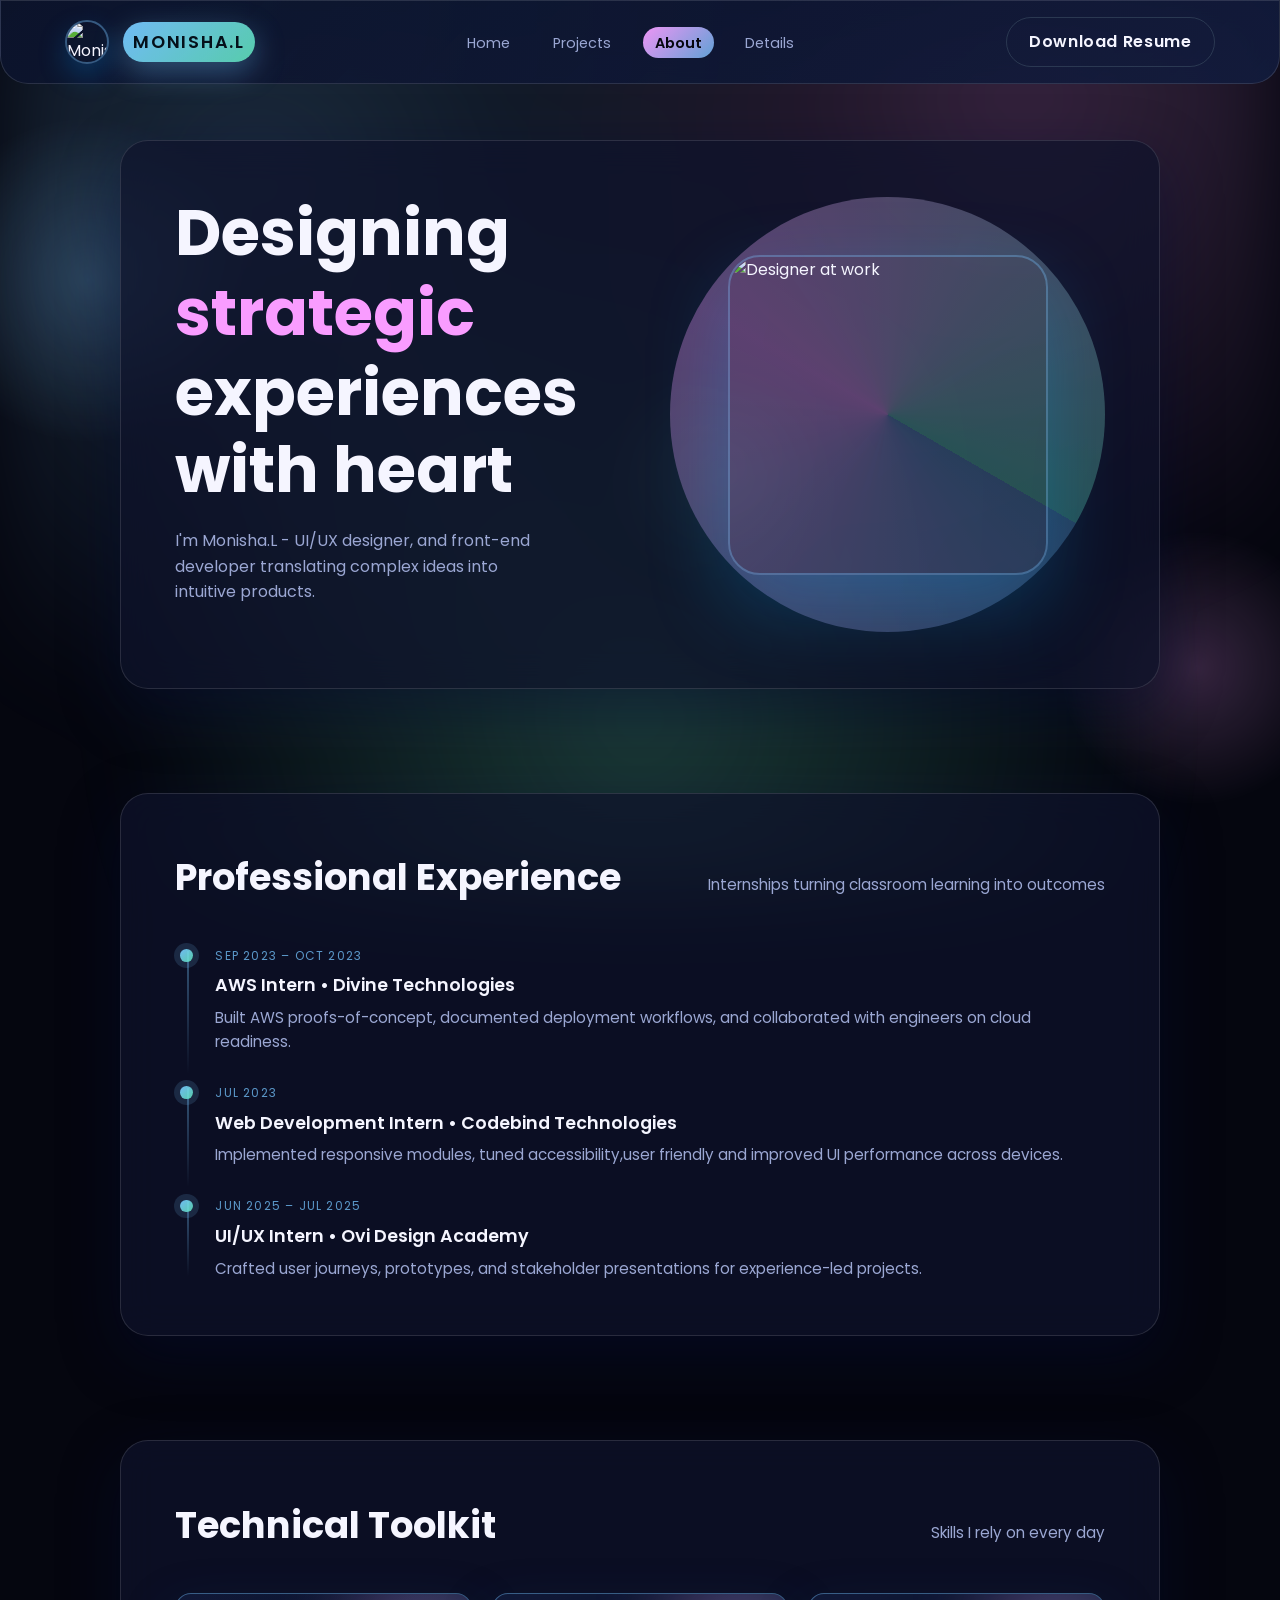
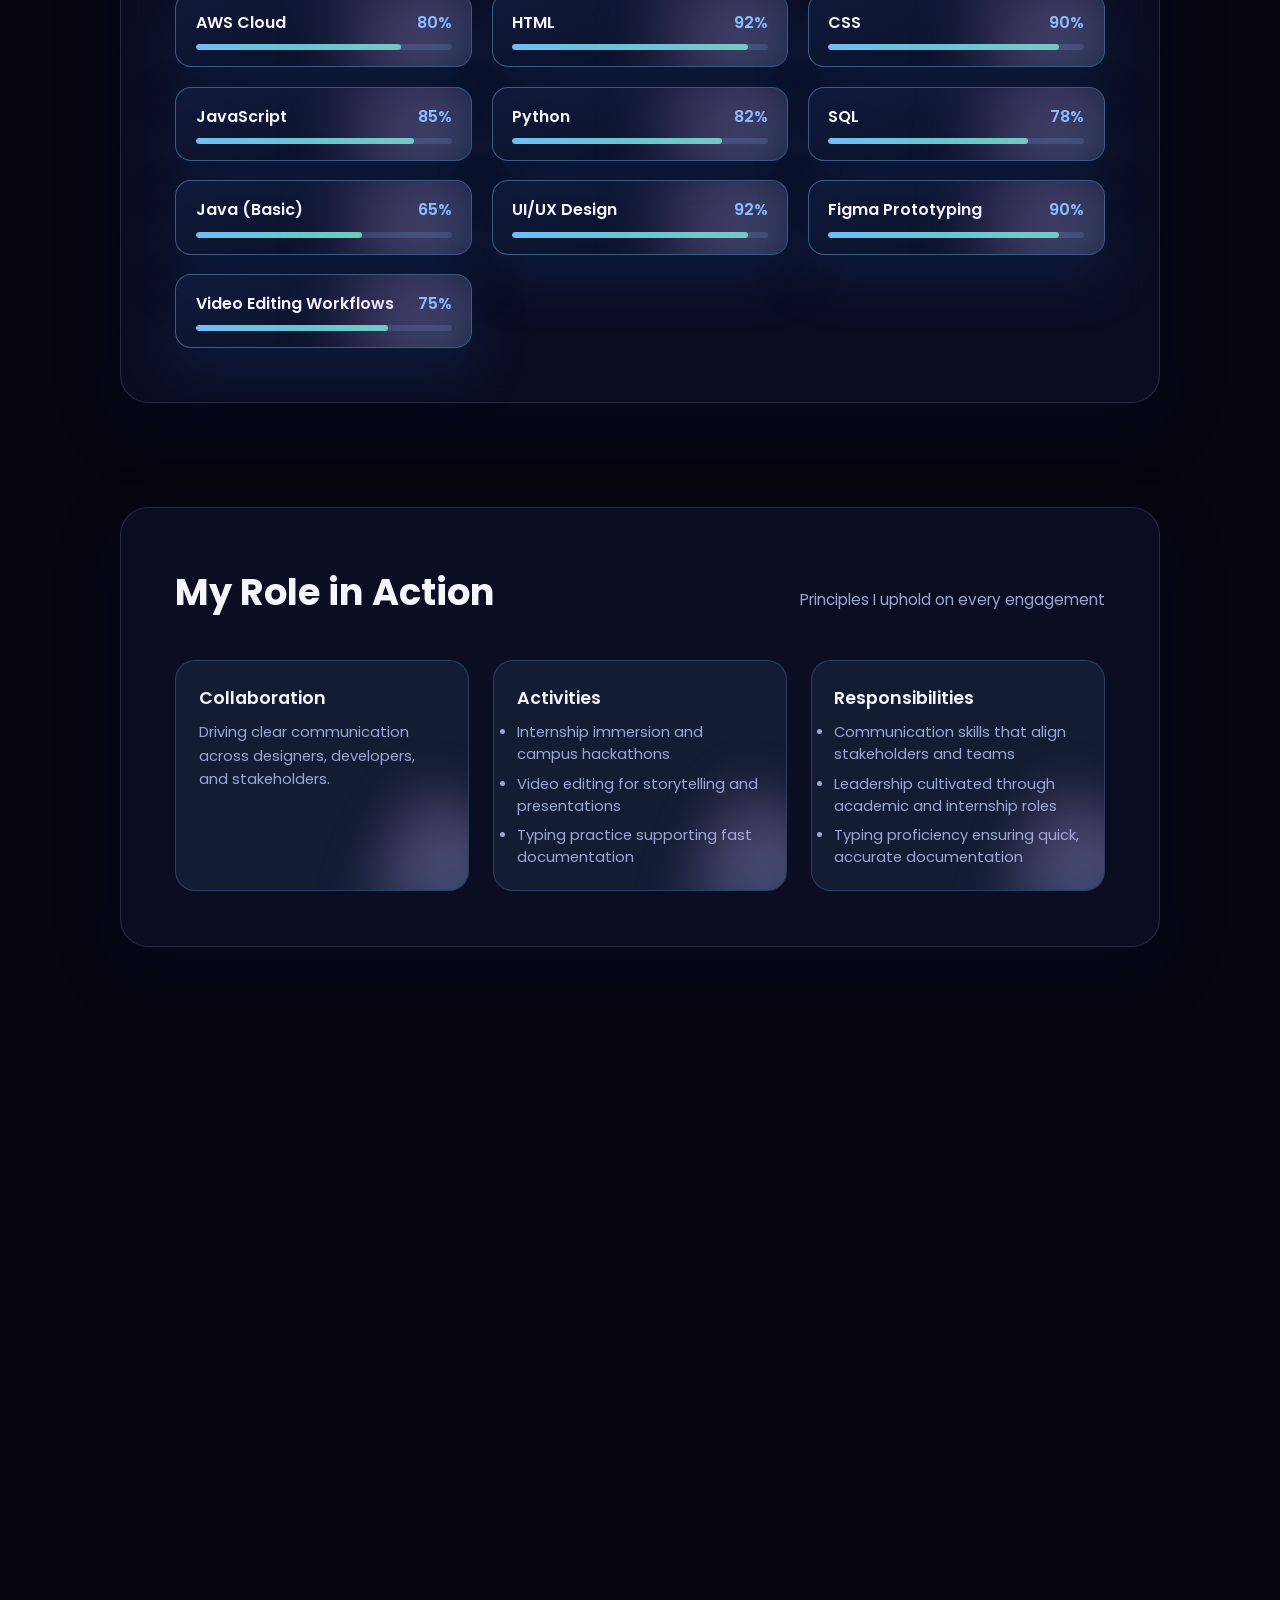
==== about.html @ 2c10f50c "Add files via upload" ====
<!DOCTYPE html>
<html lang="en">
  <head>
    <meta charset="UTF-8" />
    <meta name="viewport" content="width=device-width, initial-scale=1.0" />
    <title>Portfolio • About</title>
    <link rel="preconnect" href="https://fonts.googleapis.com" />
    <link rel="preconnect" href="https://fonts.gstatic.com" crossorigin />
    <link
      href="https://fonts.googleapis.com/css2?family=Poppins:wght@400;500;600;700&display=swap"
      rel="stylesheet"
    />
    <link rel="stylesheet" href="./style.css" />
  </head>
  <body>
    <div class="floating-shape shape-1"></div>
    <div class="floating-shape shape-2"></div>
    <div class="floating-shape shape-3"></div>

    <header class="site-header" data-animate>
      <div class="header-brand">
        <img class="header-avatar" src="./asset/monisha.jpg" alt="Monisha portrait" />
        <a class="logo" href="./index.html">
          <span>Monisha.L</span>
        </a>
      </div>
      <nav>
        <ul class="nav-links">
          <li><a href="./index.html">Home</a></li>     
          <li><a href="./projects.html">Projects</a></li>
          <li><a href="./about.html">About</a></li>
          <li><a href="./details.html">Details</a></li>
        </ul>
      </nav>
      <a class="cta-btn ghost" href="asset/resume.pdf" download>Download Resume</a>
    </header>

    <main>
      <section class="hero" data-animate>
        <div class="hero-content" data-animate>
          <h1>Designing <span style="color: var(--accent-2)">strategic</span> experiences with heart</h1>
          <p class="hero-tagline">
            I'm Monisha.L - UI/UX designer, and front-end developer translating complex ideas into intuitive products.
          </p>
        </div>
        <div class="hero-media" data-animate>
          <div class="hero-photo">
            <img
              src="https://images.unsplash.com/photo-1517430816045-df4b7de11d1d?auto=format&fit=crop&w=600&q=80"
              alt="Designer at work"
            />
          </div>
        </div>
      </section>

      <section data-animate>
        <div class="section-header">
          <h2 class="section-title">Professional Experience</h2>
          <span class="section-subtitle">Internships turning classroom learning into outcomes</span>
        </div>
        <div class="timeline">
          <article class="timeline-item" data-animate>
            <div class="timeline-meta">Sep 2023 – Oct 2023</div>
            <h3 class="timeline-title">AWS Intern • Divine Technologies</h3>
            <p class="timeline-desc">
              Built AWS proofs-of-concept, documented deployment workflows, and collaborated with engineers on cloud readiness.
            </p>
          </article>
          <article class="timeline-item" data-animate>
            <div class="timeline-meta">Jul 2023</div>
            <h3 class="timeline-title">Web Development Intern • Codebind Technologies</h3>
            <p class="timeline-desc">
              Implemented responsive modules, tuned accessibility,user friendly and improved UI performance across devices.
            </p>
          </article>
          <article class="timeline-item" data-animate>
            <div class="timeline-meta">Jun 2025 – Jul 2025</div>
            <h3 class="timeline-title">UI/UX Intern • Ovi Design Academy</h3>
            <p class="timeline-desc">
              Crafted user journeys, prototypes, and stakeholder presentations for experience-led projects.
            </p>
          </article>
        </div>
      </section>

      <section data-animate>
        <div class="section-header">
          <h2 class="section-title">Technical Toolkit</h2>
          <span class="section-subtitle">Skills I rely on every day</span>
        </div>
        <div class="skill-list-grid">
          <div class="skill-item" data-level="80" data-animate>
            <div class="skill-item__row">
              <span class="skill-item__label">AWS Cloud</span>
              <span class="skill-item__value">80%</span>
            </div>
            <div class="skill-item__track"><span class="skill-item__fill"></span></div>
          </div>
          <div class="skill-item" data-level="92" data-animate>
            <div class="skill-item__row">
              <span class="skill-item__label">HTML</span>
              <span class="skill-item__value">92%</span>
            </div>
            <div class="skill-item__track"><span class="skill-item__fill"></span></div>
          </div>
          <div class="skill-item" data-level="90" data-animate>
            <div class="skill-item__row">
              <span class="skill-item__label">CSS</span>
              <span class="skill-item__value">90%</span>
            </div>
            <div class="skill-item__track"><span class="skill-item__fill"></span></div>
          </div>
          <div class="skill-item" data-level="85" data-animate>
            <div class="skill-item__row">
              <span class="skill-item__label">JavaScript</span>
              <span class="skill-item__value">85%</span>
            </div>
            <div class="skill-item__track"><span class="skill-item__fill"></span></div>
          </div>
          <div class="skill-item" data-level="82" data-animate>
            <div class="skill-item__row">
              <span class="skill-item__label">Python</span>
              <span class="skill-item__value">82%</span>
            </div>
            <div class="skill-item__track"><span class="skill-item__fill"></span></div>
          </div>
          <div class="skill-item" data-level="78" data-animate>
            <div class="skill-item__row">
              <span class="skill-item__label">SQL</span>
              <span class="skill-item__value">78%</span>
            </div>
            <div class="skill-item__track"><span class="skill-item__fill"></span></div>
          </div>
          <div class="skill-item" data-level="65" data-animate>
            <div class="skill-item__row">
              <span class="skill-item__label">Java (Basic)</span>
              <span class="skill-item__value">65%</span>
            </div>
            <div class="skill-item__track"><span class="skill-item__fill"></span></div>
          </div>
          <div class="skill-item" data-level="92" data-animate>
            <div class="skill-item__row">
              <span class="skill-item__label">UI/UX Design</span>
              <span class="skill-item__value">92%</span>
            </div>
            <div class="skill-item__track"><span class="skill-item__fill"></span></div>
          </div>
          <div class="skill-item" data-level="90" data-animate>
            <div class="skill-item__row">
              <span class="skill-item__label">Figma Prototyping</span>
              <span class="skill-item__value">90%</span>
            </div>
            <div class="skill-item__track"><span class="skill-item__fill"></span></div>
          </div>
          <div class="skill-item" data-level="75" data-animate>
            <div class="skill-item__row">
              <span class="skill-item__label">Video Editing Workflows</span>
              <span class="skill-item__value">75%</span>
            </div>
            <div class="skill-item__track"><span class="skill-item__fill"></span></div>
          </div>
        </div>
      </section>

      <section data-animate>
        <div class="section-header">
          <h2 class="section-title">My Role in Action</h2>
          <span class="section-subtitle">Principles I uphold on every engagement</span>
        </div>
        <div class="highlights-grid">
          <article class="highlight-card" data-animate>
            <h3 class="highlight-title">Collaboration</h3>
            <p class="highlight-desc">Driving clear communication across designers, developers, and stakeholders.</p>
          </article>
          <article class="highlight-card" data-animate>
            <h3 class="highlight-title">Activities</h3>
            <ul class="list-bullets">
              <li>Internship immersion and campus hackathons</li>
              <li>Video editing for storytelling and presentations</li>
              <li>Typing practice supporting fast documentation</li>
            </ul>
          </article>
          <article class="highlight-card" data-animate>
            <h3 class="highlight-title">Responsibilities</h3>
            <ul class="list-bullets">
              <li>Communication skills that align stakeholders and teams</li>
              <li>Leadership cultivated through academic and internship roles</li>
              <li>Typing proficiency ensuring quick, accurate documentation</li>
            </ul>
          </article>
        </div>
      </section>

      <section data-animate>
        <div class="section-header">
          <h2 class="section-title">Certifications & Activities</h2>
          <span class="section-subtitle">Proof of continuous learning beyond the classroom</span>
        </div>
        <div class="highlights-grid">
          <article class="highlight-card" data-animate>
            <h3 class="highlight-title">Certifications</h3>
            <ul class="list-bullets">
              <li>AWS Mini Project Certification — Divine Technologies (Sep 2023)</li>
              <li>Junior English Typing Certification</li>
            </ul>
          </article>
        </div>
      </section>
    </main>

    <footer data-animate>
      <p>© <span id="footer-year"></span> Monisha.L Designing the future of web experiences.</p>
      <div class="footer-social">
        <a href="https://github.com/Monisha1708" target="_blank" rel="noreferrer">GitHub</a>
        <a href="http://linkedin.com/in/monisha-1-5a26b7280" target="_blank" rel="noreferrer">LinkedIn</a>
        <a href="mailto:monishaloganathan1708@gmail.com">Email</a>
      </div>
    </footer>

    <script src="./script.js" defer></script>
  </body>
</html>
---- style.css ----
:root {
  --bg: #05060f;
  --bg-contrast: rgba(7, 10, 25, 0.72);
  --surface: rgba(14, 18, 44, 0.72);
  --surface-strong: rgba(24, 30, 64, 0.9);
  --accent-1: #76c4ff;
  --accent-2: #f99cff;
  --accent-3: #6afacc;
  --text-primary: #f5f5ff;
  --text-secondary: #9ba7d3;
  --border-glass: rgba(255, 255, 255, 0.12);
  --shadow: 0 20px 60px rgba(4, 10, 50, 0.45);
  --transition-snappy: 240ms cubic-bezier(0.25, 0.8, 0.25, 1);
  --transition-fluid: 520ms cubic-bezier(0.16, 1, 0.3, 1);
  --glass-blur: 18px;
  --gradient-1: linear-gradient(135deg, rgba(118, 196, 255, 0.95), rgba(106, 250, 204, 0.8));
  --gradient-2: linear-gradient(135deg, rgba(249, 156, 255, 0.95), rgba(118, 196, 255, 0.8));
  --page-accent: var(--accent-1);
}

* {
  box-sizing: border-box;
  margin: 0;
  padding: 0;
}

html {
  font-size: 16px;
  scroll-behavior: smooth;
}

body {
  min-height: 100vh;
  background: var(--bg);
  color: var(--text-primary);
  font-family: "Poppins", "Segoe UI", Cantarell, sans-serif;
  line-height: 1.6;
  position: relative;
  overflow-x: hidden;
}

body::before {
  content: "";
  position: fixed;
  inset: 0;
  background: radial-gradient(circle at 20% 20%, rgba(118, 196, 255, 0.2), transparent 45%),
    radial-gradient(circle at 80% 10%, rgba(249, 156, 255, 0.2), transparent 40%),
    radial-gradient(circle at 50% 80%, rgba(106, 250, 204, 0.22), transparent 55%);
  filter: blur(40px);
  z-index: -2;
  animation: auroraDrift 16s ease-in-out infinite alternate;
}

body::after {
  content: "";
  position: fixed;
  inset: 0;
  background: url("https://grainy-gradients.vercel.app/noise.svg");
  opacity: 0.08;
  pointer-events: none;
  z-index: -1;
}

a {
  color: inherit;
  text-decoration: none;
}

img {
  display: block;
  max-width: 100%;
  border-radius: 18px;
}

.site-header {
  width: 100%;
  margin: 0;
  padding: 1rem clamp(1.5rem, 6vw, 4rem);
  border-radius: 0 0 28px 28px;
  background: linear-gradient(135deg, rgba(10, 17, 40, 0.95), rgba(18, 28, 62, 0.88)),
    radial-gradient(circle at 10% -20%, rgba(118, 196, 255, 0.35), transparent 55%);
  backdrop-filter: blur(var(--glass-blur));
  border: 1px solid var(--border-glass);
  display: flex;
  align-items: center;
  justify-content: space-between;
  gap: 1rem;
  position: sticky;
  top: 0;
  z-index: 20;
  transition: background var(--transition-fluid), transform var(--transition-snappy), opacity var(--transition-snappy);
}

.site-header.elevated {
  box-shadow: var(--shadow);
  background: var(--surface-strong);
}

.site-header.header-hidden {
  transform: translateY(-120%);
  opacity: 0;
}

.logo {
  font-size: 1.1rem;
  font-weight: 600;
  letter-spacing: 0.1em;
  text-transform: uppercase;
  display: flex;
  align-items: center;
  gap: 0.6rem;
}

.logo span {
  padding: 0.35rem 0.65rem;
  background: var(--gradient-1);
  color: #05101a;
  border-radius: 999px;
  box-shadow: 0 10px 30px rgba(118, 196, 255, 0.35);
}

.header-brand {
  display: flex;
  align-items: center;
  gap: 0.85rem;
}

.header-avatar {
  width: 44px;
  height: 44px;
  border-radius: 50%;
  object-fit: cover;
  border: 2px solid rgba(118, 196, 255, 0.4);
  box-shadow: 0 12px 28px rgba(6, 150, 255, 0.25);
}

.nav-links {
  list-style: none;
  display: flex;
  align-items: center;
  gap: 1.2rem;
}

.nav-links a {
  position: relative;
  padding: 0.35rem 0.75rem;
  border-radius: 999px;
  font-size: 0.9rem;
  color: var(--text-secondary);
  transition: color var(--transition-snappy), transform var(--transition-snappy);
}

.nav-links a::after {
  content: "";
  position: absolute;
  inset: 0;
  border-radius: inherit;
  background: var(--gradient-2);
  opacity: 0;
  transition: opacity var(--transition-snappy);
  z-index: -1;
}

.nav-links a:hover {
  color: #05060f;
  transform: translateY(-2px);
}

.nav-links a:hover::after,
.nav-links a[aria-current="page"]::after {
  opacity: 1;
}

.nav-links a[aria-current="page"] {
  color: #05060f;
  font-weight: 600;
}

.cta-btn {
  padding: 0.7rem 1.4rem;
  border-radius: 999px;
  background: linear-gradient(
    135deg,
    rgba(73, 231, 168, 0.92) 0%,
    rgba(73, 231, 168, 0.607) 45%,
    rgba(118, 196, 255, 0.85) 100%
  );
  background-size: 220% 220%;
  background-position: 0% 50%;
  color: #040510;
  font-weight: 600;
  letter-spacing: 0.04em;
  display: inline-flex;
  align-items: center;
  gap: 0.5rem;
  transition: transform var(--transition-snappy),
    box-shadow var(--transition-snappy),
    background-position var(--transition-fluid);
  box-shadow: 0 20px 40px rgba(73, 231, 168, 0.25);
}

.cta-btn:hover,
.cta-btn:focus-visible {
  background-position: 100% 50%;
  transform: translateY(-4px) scale(1.02);
  box-shadow: 0 28px 78px rgba(118, 196, 255, 0.45);
}

.cta-btn.ghost {
  background: transparent;
  border: 1.5px solid rgba(73, 96, 114, 0.45);
  color: var(--text-primary);
  box-shadow: none;
}

.cta-btn.ghost:hover {
  background: rgba(73, 231, 168, 0.607);
  transform: translateY(-3px);
}

main {
  width: min(1040px, 92vw);
  margin: 3.5rem auto 4.5rem;
  position: relative;
  z-index: 1;
}

section {
  margin-bottom: clamp(4rem, 10vw, 6.5rem);
  background: var(--surface);
  border-radius: 28px;
  padding: clamp(2rem, 6vw, 3.4rem);
  border: 1px solid var(--border-glass);
  backdrop-filter: blur(var(--glass-blur));
  box-shadow: var(--shadow);
}

.section-header {
  display: flex;
  justify-content: space-between;
  align-items: baseline;
  gap: 1rem;
  margin-bottom: 2.4rem;
}

.section-title {
  font-size: clamp(1.6rem, 4vw, 2.3rem);
  font-weight: 700;
}

.section-subtitle {
  color: var(--text-secondary);
  font-size: 0.95rem;
}

.hero {
  display: grid;
  grid-template-columns: repeat(auto-fit, minmax(260px, 1fr));
  gap: clamp(2.4rem, 6vw, 3.8rem);
  align-items: center;
}

.hero-media {
  position: relative;
  width: min(320px, 100%);
  margin-inline: auto;
}

.hero-media::before {
  content: "";
  position: absolute;
  inset: -18%;
  border-radius: 50%;
  background: conic-gradient(from 120deg, rgba(118, 196, 255, 0.4), rgba(249, 156, 255, 0.55), rgba(106, 250, 204, 0.45));
  opacity: 0.6;
  filter: blur(0);
  animation: heroHalo 22s linear infinite;
  z-index: -1;
}

.hero-photo {
  position: relative;
  border-radius: 32px;
  overflow: hidden;
  border: 2px solid rgba(118, 196, 255, 0.35);
  box-shadow: 0 30px 80px rgba(6, 170, 255, 0.25);
  aspect-ratio: 1 / 1;
  width: 100%;
  animation: heroFloat 12s ease-in-out infinite;
  will-change: transform;
}

.hero-photo img {
  border-radius: inherit;
  width: 100%;
  height: 100%;
  object-fit: cover;
}

.hero-content h1 {
  font-size: clamp(2.5rem, 5vw, 4rem);
  font-weight: 700;
  line-height: 1.2;
  margin-bottom: 0.5rem;
  display: flex;
  flex-direction: column;
  gap: 0.2rem;
}

.hero-content h1 .greeting {
  color: #ffffff;
  font-size: 0.8em;
  font-weight: 400;
  letter-spacing: 0.05em;
  margin-bottom: 0.5rem;
  display: block;
}

.hero-content h1 .gradient-name {
  background: linear-gradient(135deg, #76c4ff 0%, #f99cff 100%);
  -webkit-background-clip: text;
  -webkit-text-fill-color: transparent;
  background-clip: text;
  text-fill-color: transparent;
  font-size: 1.2em;
  font-weight: 700;
  letter-spacing: 0.02em;
  position: relative;
  display: inline-block;
}

@keyframes gradient-shift {
  0% {
    background-position: 0% 50%;
  }
  50% {
    background-position: 100% 50%;
  }
  100% {
    background-position: 0% 50%;
  }
}

.role-container {
  margin-bottom: 1.5rem;
  min-height: 2.5em;
}

.role-text {
  display: flex;
  align-items: center;
  font-size: clamp(1.5rem, 3vw, 2rem);
  font-weight: 600;
  color: var(--text-primary);
}

.static-text {
  color: var(--text-secondary);
  margin-right: 0.5rem;
}

.dynamic-text {
  display: inline-flex;
  align-items: center;
  position: relative;
}

.dynamic-text .typing {
  background: linear-gradient(135deg, #6afacc 0%, #4f8dff 100%);
  -webkit-background-clip: text;
  background-clip: text;
  color: transparent;
  white-space: nowrap;
  overflow: hidden;
  border-right: 3px solid #4f8dff;
  animation: typing 0.5s steps(30, end) forwards, 
             blink-caret 0.5s step-end infinite;
  font-weight: 700;
  position: relative;
  padding: 0 2px;
}

.dynamic-text .typing::before {
  content: '';
  position: absolute;
  top: 0;
  left: 0;
  right: 0;
  bottom: 0;
  background: linear-gradient(90deg, 
    rgba(118, 196, 255, 0.1) 0%, 
    rgba(249, 156, 255, 0.2) 50%, 
    rgba(118, 196, 255, 0.1) 100%);
  animation: shine 3s infinite;
  z-index: -1;
  border-radius: 4px;
}

.dynamic-text .cursor {
  display: inline-block;
  background: linear-gradient(135deg, #76c4ff 0%, #f99cff 100%);
  -webkit-background-clip: text;
  background-clip: text;
  color: transparent;
  text-shadow: 0 0 12px rgba(118, 196, 255, 0.6);
  animation: blink 0.7s step-end infinite, 
             pulse 1s infinite alternate,
             gradient-shift 4s ease infinite;
  font-weight: 700;
  transform: translateY(1px);
  padding: 0 2px;
}

@keyframes gradient-shift {
  0% {
    background-position: 0% 50%;
    filter: hue-rotate(0deg);
  }
  50% {
    background-position: 100% 50%;
    filter: hue-rotate(20deg);
  }
  100% {
    background-position: 0% 50%;
    filter: hue-rotate(0deg);
  }
}

@keyframes typing {
  from { width: 0; }
  to { width: 100%; }
}

@keyframes blink-caret {
  from, to { border-color: transparent; }
  50% { border-color: #76c4ff; }
}

@keyframes blink {
  from, to { opacity: 1; }
  50% { opacity: 0.5; }
}

@keyframes pulse {
  from { text-shadow: 0 0 8px rgba(118, 196, 255, 0.8); }
  to { text-shadow: 0 0 15px rgba(118, 196, 255, 1); }
}

@keyframes shine {
  0% { transform: translateX(-100%) skewX(-20deg); }
  100% { transform: translateX(200%) skewX(-20deg); }
}

.hero-tagline {
  margin: 1.2rem 0 1.8rem;
  color: var(--text-secondary);
  font-size: 1rem;
  max-width: 36ch;
  position: relative;
}

.hero-tagline span {
  display: inline-block;
  background: linear-gradient(120deg, rgba(118, 196, 255, 0.35), rgba(249, 156, 255, 0.8), rgba(106, 250, 204, 0.6));
  background-size: 200% auto;
  -webkit-background-clip: text;
  background-clip: text;
  color: transparent;
  animation: taglineShimmer 6s ease-in-out infinite;
}

.hero-actions {
  display: flex;
  flex-wrap: wrap;
  gap: 1rem;
}

.highlights-grid {
  display: grid;
  grid-template-columns: repeat(auto-fit, minmax(180px, 1fr));
  gap: 1.5rem;
}

.highlight-card {
  border-radius: 20px;
  padding: 1.4rem;
  background: rgba(118, 196, 255, 0.08);
  border: 1px solid rgba(118, 196, 255, 0.22);
  position: relative;
  overflow: hidden;
  transition: transform var(--transition-snappy), border-color var(--transition-snappy);
}

.highlight-card .list-bullets {
  margin: 0.4rem 0 0;
}

.highlight-card::after {
  content: "";
  position: absolute;
  inset: auto -40px -40px auto;
  width: 120px;
  height: 120px;
  background: var(--gradient-2);
  opacity: 0.35;
  filter: blur(30px);
  transform: rotate(25deg);
  transition: opacity var(--transition-snappy), transform var(--transition-snappy);
}

.highlight-card:hover {
  transform: translateY(-6px);
  border-color: rgba(249, 156, 255, 0.45);
}

.highlight-card:hover::after {
  opacity: 0.6;
  transform: translate(-10px, 10px) rotate(15deg);
}

.list-bullets {
  list-style: disc;
  margin-left: 1.1rem;
  display: grid;
  gap: 0.45rem;
  color: var(--text-secondary);
  font-size: 0.92rem;
}

.list-bullets li {
  line-height: 1.5;
}

.skill-list-grid {
  display: grid;
  gap: 1.2rem;
  grid-template-columns: repeat(auto-fit, minmax(220px, 1fr));
}

.skill-item {
  padding: 1rem 1.2rem;
  border-radius: 16px;
  border: 1px solid rgba(118, 196, 255, 0.18);
  background: linear-gradient(160deg, rgba(18, 28, 62, 0.8), rgba(9, 16, 38, 0.92));
  backdrop-filter: blur(var(--glass-blur));
  box-shadow: 0 18px 46px rgba(8, 20, 60, 0.4);
  position: relative;
  overflow: hidden;
  transition: transform var(--transition-snappy), border-color var(--transition-snappy), box-shadow var(--transition-snappy);
}

.skill-item::after {
  content: "";
  position: absolute;
  inset: auto -40px -60px auto;
  width: 140px;
  height: 140px;
  background: var(--gradient-2);
  opacity: 0.18;
  filter: blur(40px);
  transform: rotate(20deg);
  transition: opacity var(--transition-snappy), transform var(--transition-snappy);
}

.skill-item.is-visible {
  transform: translateY(-4px);
  border-color: rgba(118, 196, 255, 0.42);
  box-shadow: 0 22px 52px rgba(16, 40, 90, 0.48);
}

.skill-item.is-visible::after {
  opacity: 0.35;
  transform: translate(-12px, -12px) rotate(0deg);
}

.skill-item__row {
  display: flex;
  justify-content: space-between;
  align-items: baseline;
  margin-bottom: 0.55rem;
  font-weight: 600;
}

.skill-item__label {
  color: var(--text-primary);
}

.skill-item__value {
  color: var(--accent-1);
  font-variant-numeric: tabular-nums;
}

.skill-item__track {
  position: relative;
  height: 6px;
  border-radius: 999px;
  background: rgba(118, 196, 255, 0.16);
  overflow: hidden;
}

.skill-item__fill {
  position: absolute;
  inset: 0;
  width: 0;
  border-radius: inherit;
  background: var(--gradient-1);
  box-shadow: 0 10px 24px rgba(118, 196, 255, 0.28);
  transition: width var(--transition-fluid);
}

@media (max-width: 640px) {
  .skill-list-grid {
    grid-template-columns: repeat(auto-fit, minmax(180px, 1fr));
  }
}

.external-link {
  display: inline-flex;
  align-items: center;
  gap: 0.35rem;
  margin-top: 0.9rem;
  font-size: 0.9rem;
  color: var(--accent-1);
  transition: transform var(--transition-snappy), color var(--transition-snappy);
}

.external-link::after {
  content: "→";
  font-size: 0.9em;
  transition: transform var(--transition-snappy);
}

.external-link:hover {
  color: var(--accent-3);
  transform: translateY(-2px);
}

.external-link:hover::after {
  transform: translateX(2px);
}

.highlight-title {
  font-size: 1.1rem;
  font-weight: 600;
  margin-bottom: 0.6rem;
}

.highlight-desc {
  font-size: 0.92rem;
  color: var(--text-secondary);
}

.projects-grid {
  display: grid;
  grid-template-columns: repeat(auto-fit, minmax(260px, 1fr));
  gap: 1.8rem;
}

.project-card {
  border-radius: 24px;
  overflow: hidden;
  background: rgba(10, 14, 32, 0.9);
  border: 1px solid rgba(118, 196, 255, 0.18);
  display: flex;
  flex-direction: column;
  min-height: 100%;
  position: relative;
  isolation: isolate;
  transition: transform var(--transition-fluid), box-shadow var(--transition-fluid);
}

.project-card:hover {
  transform: translateY(-12px) scale(1.01);
  box-shadow: 0 25px 60px rgba(118, 196, 255, 0.3);
}

.project-card img {
  height: 200px;
  object-fit: cover;
}

.project-body {
  padding: 1.6rem;
  display: flex;
  flex-direction: column;
  gap: 0.9rem;
}

.project-meta {
  display: flex;
  flex-wrap: wrap;
  gap: 0.5rem;
  font-size: 0.75rem;
  text-transform: uppercase;
  letter-spacing: 0.12em;
  color: var(--text-secondary);
}

.project-desc {
  color: var(--text-secondary);
  font-size: 0.95rem;
}

.project-links {
  margin-top: auto;
  display: flex;
  flex-wrap: wrap;
  gap: 0.8rem;
}

.tag {
  padding: 0.35rem 0.75rem;
  border-radius: 999px;
  background: rgba(118, 196, 255, 0.12);
  border: 1px solid rgba(118, 196, 255, 0.22);
  font-size: 0.75rem;
  letter-spacing: 0.08em;
}

.timeline {
  display: grid;
  gap: 1.8rem;
}

.timeline-item {
  position: relative;
  padding-left: 2.5rem;
}

.timeline-item::before {
  content: "";
  position: absolute;
  left: 0.75rem;
  top: 0.3rem;
  bottom: -1.2rem;
  width: 2px;
  background: linear-gradient(180deg, rgba(118, 196, 255, 0.4), rgba(249, 156, 255, 0));
}

.timeline-item:last-child::before {
  bottom: 0.3rem;
}

.timeline-item::after {
  content: "";
  position: absolute;
  top: 0.2rem;
  left: 0.3rem;
  width: 0.8rem;
  height: 0.8rem;
  border-radius: 50%;
  background: var(--gradient-1);
  box-shadow: 0 0 0 6px rgba(118, 196, 255, 0.15);
}

.timeline-meta {
  font-size: 0.75rem;
  letter-spacing: 0.1em;
  text-transform: uppercase;
  color: rgba(118, 196, 255, 0.75);
  margin-bottom: 0.4rem;
}

.timeline-title {
  font-size: 1.1rem;
  font-weight: 600;
  margin-bottom: 0.4rem;
}

.timeline-desc {
  color: var(--text-secondary);
  font-size: 0.95rem;
}

.skills-grid {
  display: grid;
  grid-template-columns: repeat(auto-fit, minmax(220px, 1fr));
  gap: 1.4rem;
}

.skill-chip {
  --level: 0%;
  position: relative;
  overflow: hidden;
  padding: 1rem 1.2rem;
  border-radius: 18px;
  background: rgba(118, 196, 255, 0.08);
  border: 1px solid rgba(118, 196, 255, 0.22);
  display: flex;
  align-items: center;
  justify-content: space-between;
  gap: 1.2rem;
  min-height: 64px;
  transition: border-color var(--transition-snappy), transform var(--transition-snappy);
}

.skill-chip::before {
  content: "";
  position: absolute;
  inset: 0;
  background: linear-gradient(135deg, rgba(118, 196, 255, 0.45), rgba(106, 250, 204, 0.4));
  opacity: 0.8;
  clip-path: inset(0 calc(100% - var(--level, 0%)) 0 0);
  transform-origin: left center;
  transform: scaleX(0);
  transition: transform 1.2s cubic-bezier(0.16, 1, 0.3, 1);
}

.skill-chip.is-visible::before {
  transform: scaleX(1);
}

.skill-chip:hover {
  transform: translateY(-4px);
  border-color: rgba(249, 156, 255, 0.4);
}

.skill-label,
.skill-value {
  position: relative;
  z-index: 1;
  font-weight: 500;
}

.skill-label {
  text-transform: uppercase;
  letter-spacing: 0.12em;
  font-size: 0.78rem;
  color: var(--text-primary);
}

.skill-value {
  font-size: 0.95rem;
  font-variant-numeric: tabular-nums;
  color: rgba(10, 16, 40, 0.85);
  background: rgba(255, 255, 255, 0.65);
  padding: 0.25rem 0.6rem;
  border-radius: 999px;
  min-width: 3.3rem;
  text-align: center;
}

.contact-layout {
  display: grid;
  grid-template-columns: repeat(auto-fit, minmax(260px, 1fr));
  gap: 2rem;
}

.contact-card {
  padding: 1.8rem;
  border-radius: 22px;
  background: rgba(118, 196, 255, 0.08);
  border: 1px solid rgba(118, 196, 255, 0.2);
  display: flex;
  flex-direction: column;
  gap: 1.2rem;
}

.contact-item {
  display: flex;
  flex-direction: column;
  gap: 0.3rem;
}

.contact-item span:first-child {
  font-size: 0.75rem;
  text-transform: uppercase;
  letter-spacing: 0.12em;
  color: rgba(118, 196, 255, 0.7);
}

.contact-item span:last-child {
  font-size: 1rem;
}

.contact-form {
  display: grid;
  gap: 1.2rem;
}

.contact-form label {
  display: grid;
  gap: 0.5rem;
  font-size: 0.9rem;
  letter-spacing: 0.05em;
  text-transform: uppercase;
  color: rgba(118, 196, 255, 0.7);
}

.contact-form input,
.contact-form textarea {
  width: 100%;
  padding: 0.9rem 1rem;
  border-radius: 16px;
  border: 1px solid rgba(118, 196, 255, 0.2);
  background: rgba(6, 8, 18, 0.7);
  color: var(--text-primary);
  font: inherit;
  transition: border-color var(--transition-snappy), box-shadow var(--transition-snappy);
}

.contact-form input:focus,
.contact-form textarea:focus {
  outline: none;
  border-color: rgba(118, 196, 255, 0.5);
  box-shadow: 0 0 0 4px rgba(118, 196, 255, 0.15);
}

.contact-form textarea {
  min-height: 140px;
  resize: vertical;
}

.floating-shape {
  position: fixed;
  border-radius: 50%;
  filter: blur(0px);
  opacity: 0.25;
  mix-blend-mode: screen;
  z-index: -3;
}

.shape-1 {
  width: 380px;
  height: 380px;
  top: 10%;
  left: -8%;
  background: radial-gradient(circle, rgba(118, 196, 255, 0.9), transparent 60%);
  animation: float 16s ease-in-out infinite;
}

.shape-2 {
  width: 320px;
  height: 320px;
  bottom: 8%;
  right: -6%;
  background: radial-gradient(circle, rgba(249, 156, 255, 0.8), transparent 60%);
  animation: float 18s ease-in-out infinite reverse;
}

.shape-3 {
  width: 220px;
  height: 220px;
  top: 40%;
  right: 35%;
  background: radial-gradient(circle, rgba(106, 250, 204, 0.9), transparent 70%);
  animation: float 14s ease-in-out infinite;
}

footer {
  width: min(1040px, 92vw);
  margin: 0 auto 3rem;
  padding: 1.8rem 2.2rem;
  border-radius: 20px;
  background: rgba(6, 8, 18, 0.8);
  border: 1px solid rgba(118, 196, 255, 0.12);
  backdrop-filter: blur(var(--glass-blur));
  color: var(--text-secondary);
  display: flex;
  flex-wrap: wrap;
  justify-content: space-between;
  gap: 1rem;
}

.footer-social {
  display: flex;
  gap: 1.1rem;
}

.footer-social a {
  position: relative;
  padding-bottom: 0.2rem;
}

.footer-social a::after {
  content: "";
  position: absolute;
  left: 0;
  bottom: 0;
  width: 100%;
  height: 2px;
  background: var(--gradient-1);
  transform: scaleX(0);
  transform-origin: left;
  transition: transform var(--transition-snappy);
}

.footer-social a:hover::after {
  transform: scaleX(1);
}

[data-animate] {
  opacity: 0;
  transform: translateY(40px) scale(0.98);
  transition: opacity var(--transition-fluid), transform var(--transition-fluid);
}

[data-animate].is-visible {
  opacity: 1;
  transform: translateY(0) scale(1);
}

button,
input,
textarea {
  font-family: inherit;
}

@keyframes float {
  0%,
  100% {
    transform: translate3d(0, 0, 0) scale(1);
  }
  50% {
    transform: translate3d(0, -18px, 0) scale(1.04);
  }
}

@keyframes spinSlow {
  0% {
    transform: rotate(0deg);
  }
  100% {
    transform: rotate(360deg);
  }
}

@keyframes auroraDrift {
  0% {
    transform: translate3d(-20px, -30px, 0) scale(1.05);
  }
  100% {
    transform: translate3d(20px, 20px, 0) scale(1.08);
  }
}

@keyframes taglineShimmer {
  0% {
    background-position: 0% 50%;
  }
  50% {
    background-position: 100% 50%;
  }
  100% {
    background-position: 0% 50%;
  }
}

@keyframes heroFloat {
  0%,
  100% {
    transform: translate3d(0, 0, 0) rotate(-2deg) scale(1);
  }
  50% {
    transform: translate3d(0, -14px, 0) rotate(2deg) scale(1.03);
  }
}

@keyframes heroHalo {
  0% {
    transform: rotate(0deg) scale(0.95);
    opacity: 0.55;
  }
  50% {
    transform: rotate(180deg) scale(1.08);
    opacity: 0.8;
  }
  100% {
    transform: rotate(360deg) scale(0.95);
    opacity: 0.55;
  }
}

@media (max-width: 768px) {
  .site-header {
    flex-direction: column;
    align-items: stretch;
  }

  .nav-links {
    width: 100%;
    justify-content: space-between;
  }

  .hero-actions {
    width: 100%;
  }

  .cta-btn {
    flex: 1;
    text-align: center;
    justify-content: center;
  }
}

@media (prefers-reduced-motion: reduce) {
  *,
  *::before,
  *::after {
    animation-duration: 0.01ms !important;
    animation-iteration-count: 1 !important;
    transition-duration: 0.01ms !important;
    scroll-behavior: auto !important;
  }

  [data-animate] {
    opacity: 1 !important;
    transform: none !important;
  }

  .hero-tagline span {
    animation: none !important;
    color: var(--text-secondary);
    background: none;
    -webkit-text-fill-color: currentColor;
  }
}

@media (prefers-reduced-motion: reduce) {
  .hero-photo {
    animation: none !important;
    transform: none !important;
  }

  .hero-media::before {
    animation: none !important;
    opacity: 0.4;
  }
}
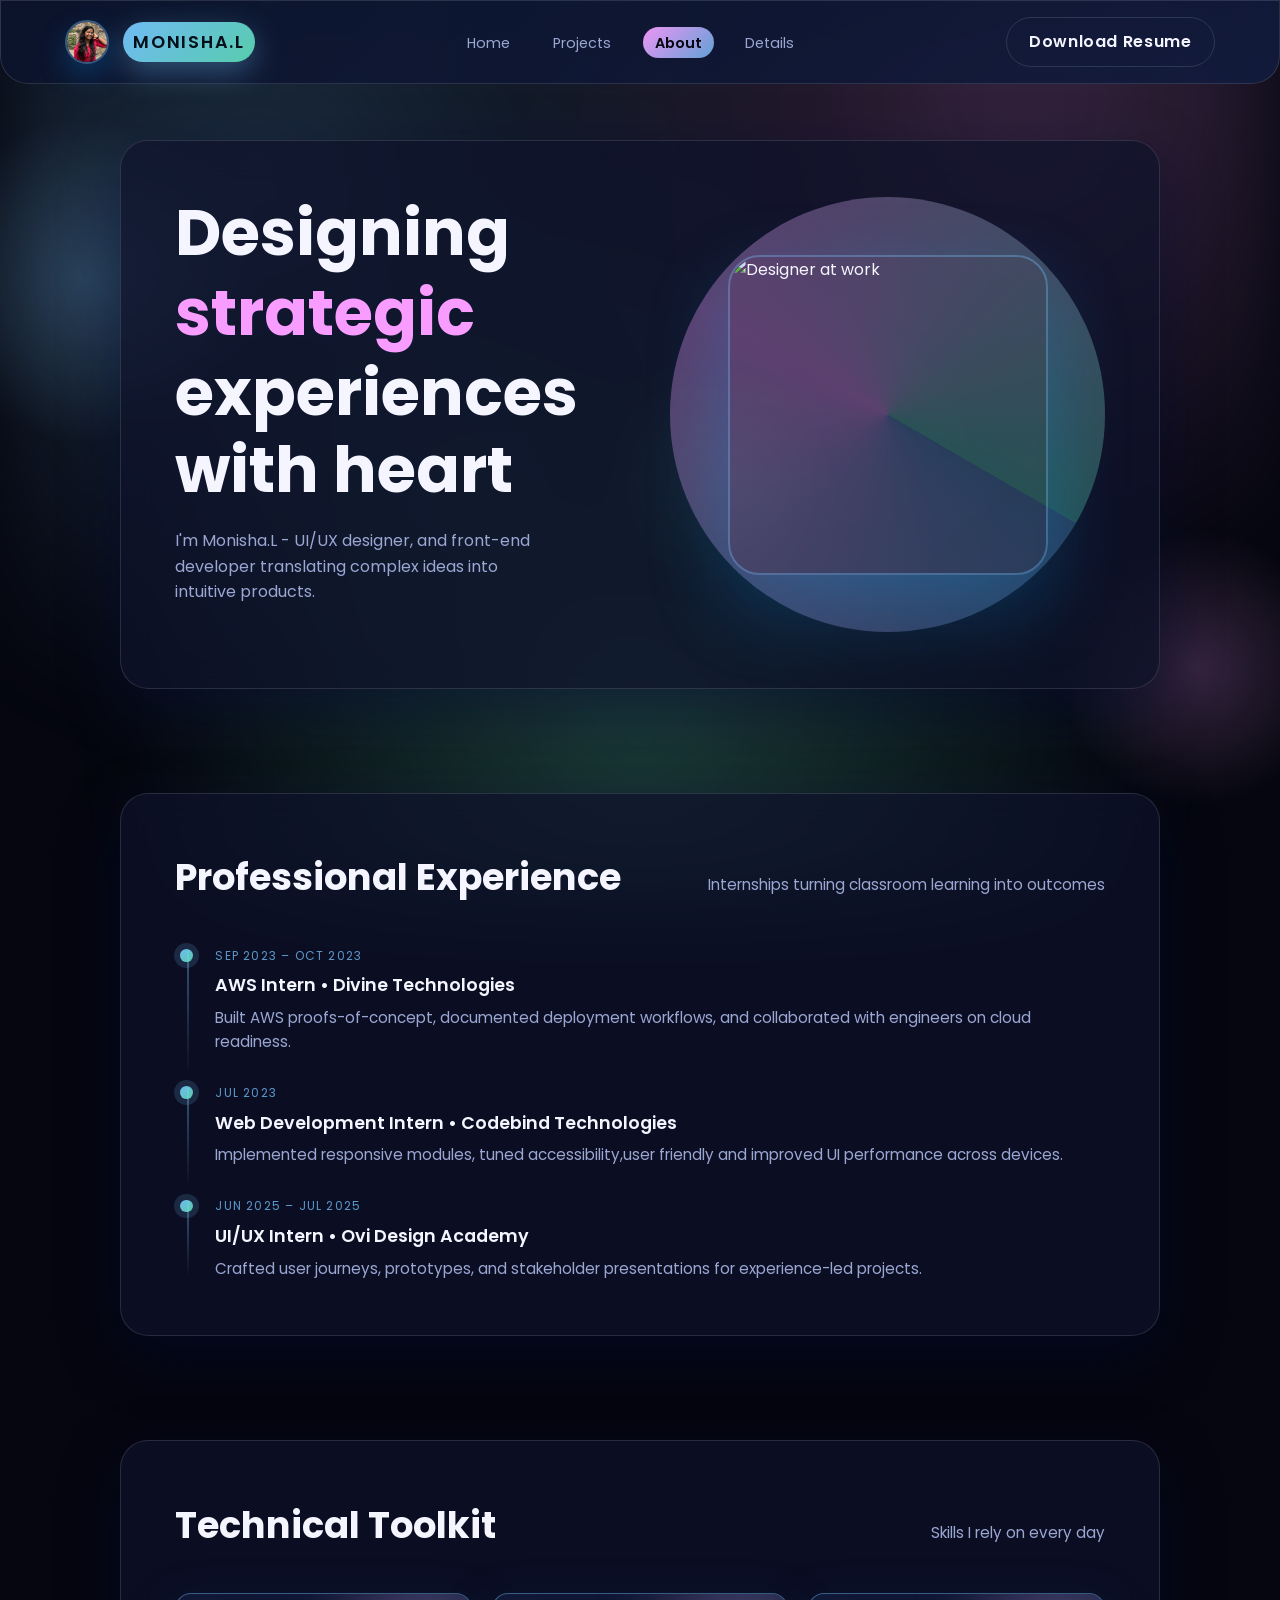
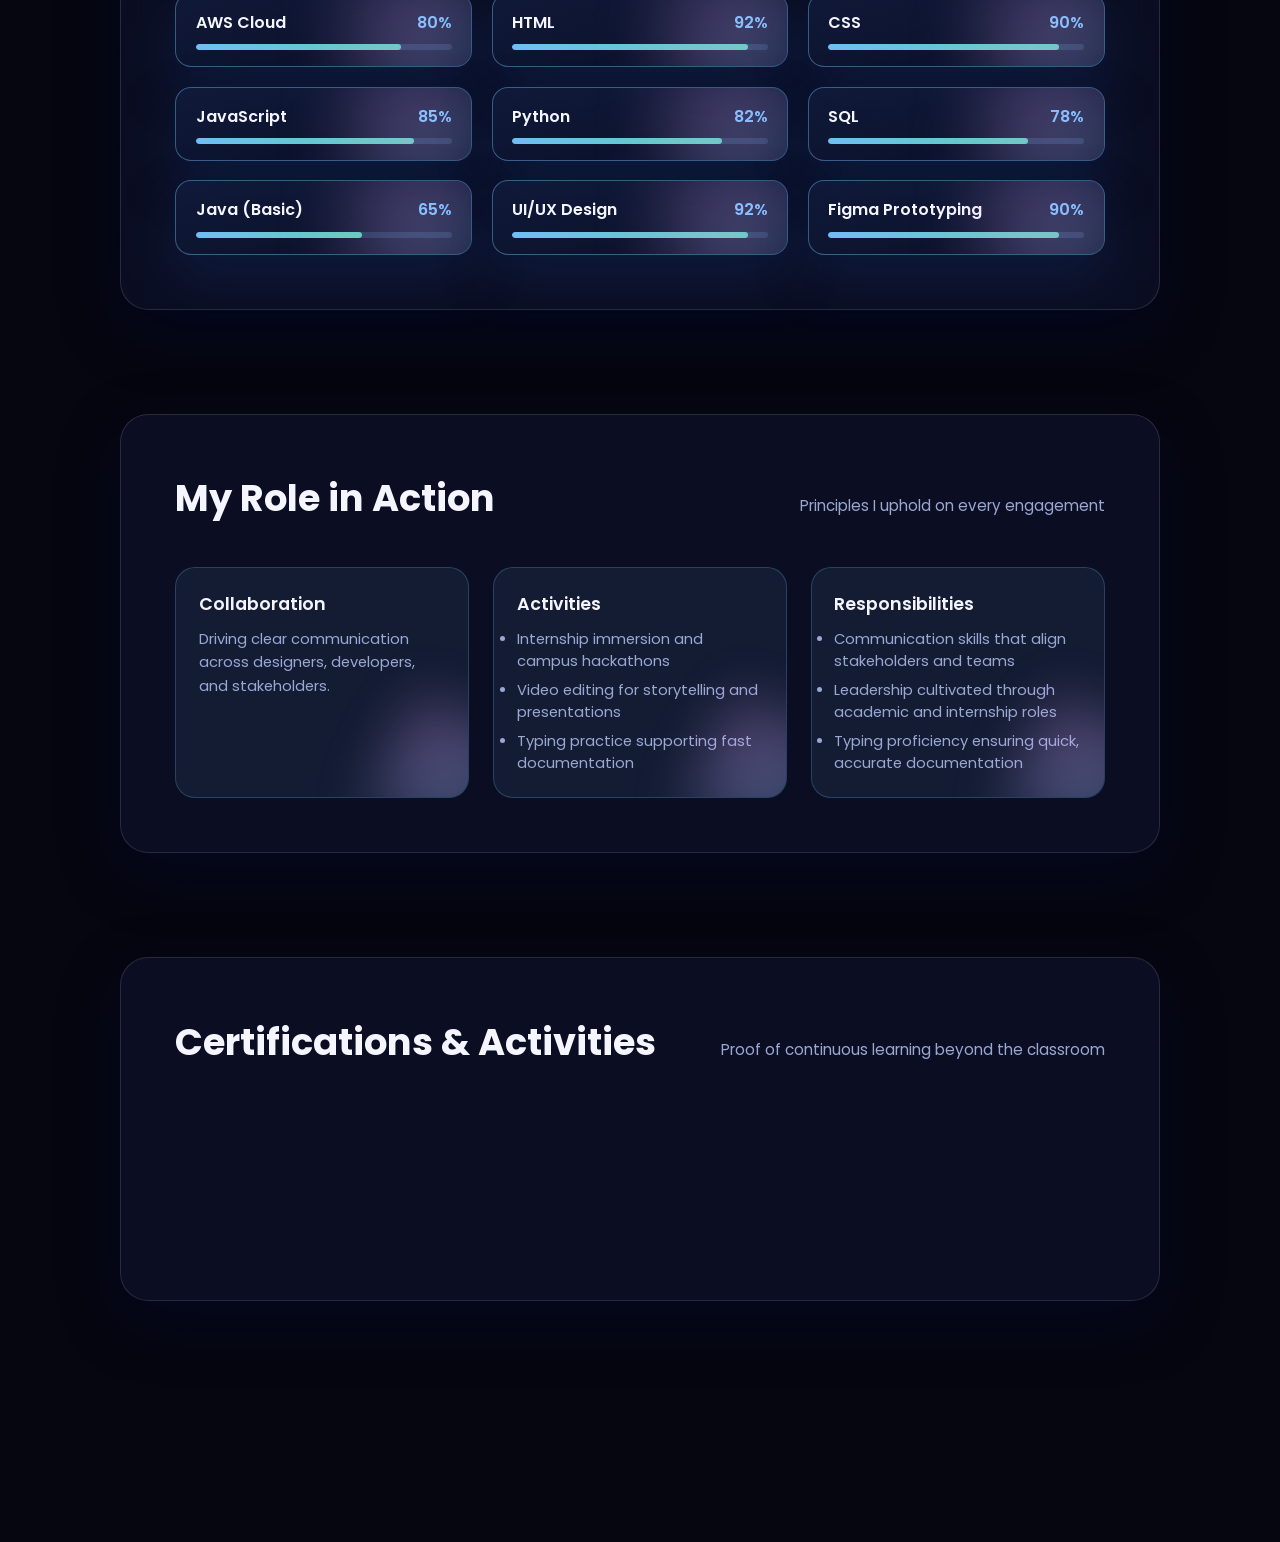
==== commit 5ccca4c8: "Remove Video Editing Workflows skill item Removed the Video Editing Workflows skill item from the sk" ====
--- a/about.html
+++ b/about.html
@@ -152,13 +152,7 @@
             </div>
             <div class="skill-item__track"><span class="skill-item__fill"></span></div>
           </div>
-          <div class="skill-item" data-level="75" data-animate>
-            <div class="skill-item__row">
-              <span class="skill-item__label">Video Editing Workflows</span>
-              <span class="skill-item__value">75%</span>
-            </div>
-            <div class="skill-item__track"><span class="skill-item__fill"></span></div>
-          </div>
+          
         </div>
       </section>
 
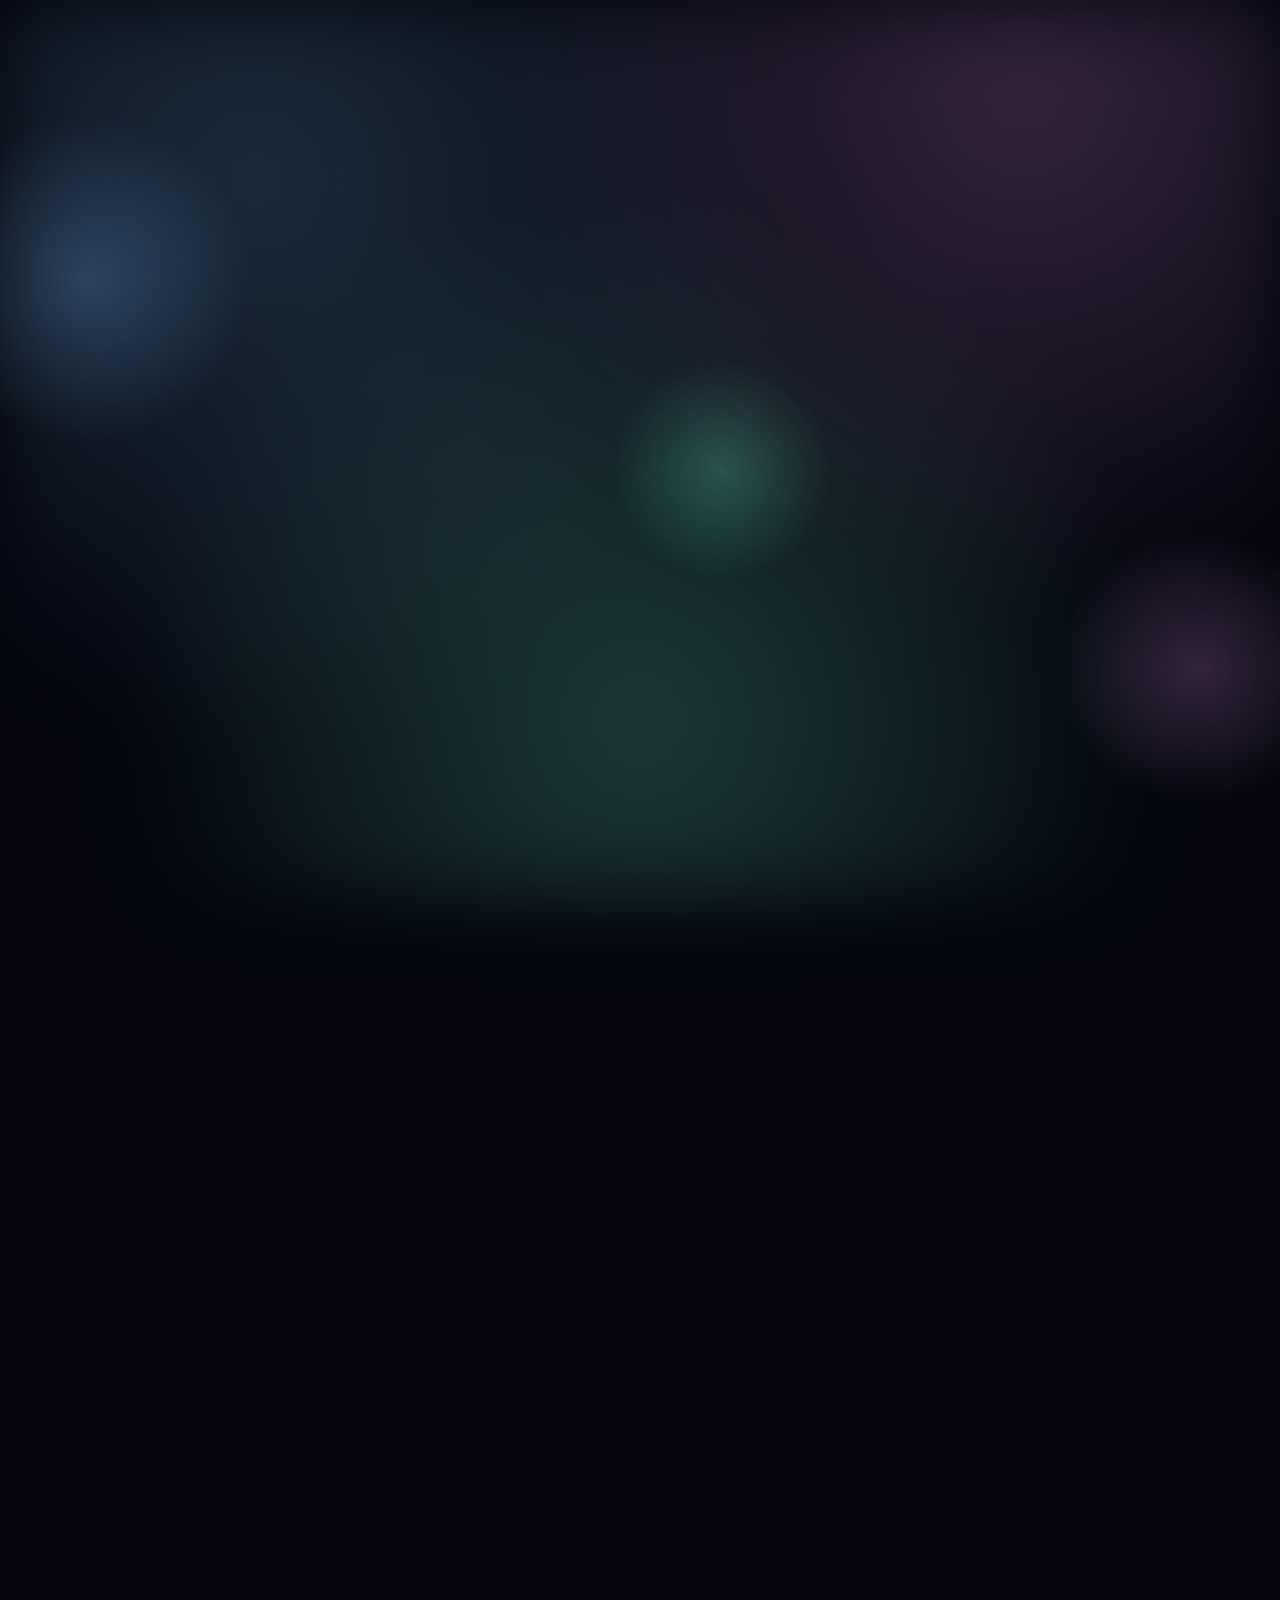
==== commit 318957df: "Add files via upload" ====
--- a/about.html
+++ b/about.html
@@ -1,216 +1,243 @@
 <!DOCTYPE html>
 <html lang="en">
-  <head>
-    <meta charset="UTF-8" />
-    <meta name="viewport" content="width=device-width, initial-scale=1.0" />
-    <title>Portfolio • About</title>
-    <link rel="preconnect" href="https://fonts.googleapis.com" />
-    <link rel="preconnect" href="https://fonts.gstatic.com" crossorigin />
-    <link
-      href="https://fonts.googleapis.com/css2?family=Poppins:wght@400;500;600;700&display=swap"
-      rel="stylesheet"
-    />
-    <link rel="stylesheet" href="./style.css" />
-  </head>
-  <body>
-    <div class="floating-shape shape-1"></div>
-    <div class="floating-shape shape-2"></div>
-    <div class="floating-shape shape-3"></div>
-
-    <header class="site-header" data-animate>
-      <div class="header-brand">
-        <img class="header-avatar" src="./asset/monisha.jpg" alt="Monisha portrait" />
-        <a class="logo" href="./index.html">
-          <span>Monisha.L</span>
-        </a>
-      </div>
-      <nav>
-        <ul class="nav-links">
-          <li><a href="./index.html">Home</a></li>     
-          <li><a href="./projects.html">Projects</a></li>
-          <li><a href="./about.html">About</a></li>
-          <li><a href="./details.html">Details</a></li>
-        </ul>
-      </nav>
-      <a class="cta-btn ghost" href="asset/resume.pdf" download>Download Resume</a>
-    </header>
-
-    <main>
-      <section class="hero" data-animate>
-        <div class="hero-content" data-animate>
-          <h1>Designing <span style="color: var(--accent-2)">strategic</span> experiences with heart</h1>
-          <p class="hero-tagline">
-            I'm Monisha.L - UI/UX designer, and front-end developer translating complex ideas into intuitive products.
+
+<head>
+  <meta charset="UTF-8" />
+  <meta name="viewport" content="width=device-width, initial-scale=1.0" />
+  <title>Portfolio • About</title>
+  <link rel="preconnect" href="https://fonts.googleapis.com" />
+  <link rel="preconnect" href="https://fonts.gstatic.com" crossorigin />
+  <link href="https://fonts.googleapis.com/css2?family=Poppins:wght@400;500;600;700&display=swap" rel="stylesheet" />
+  <link rel="stylesheet" href="./style.css" />
+</head>
+
+<body>
+  <div class="floating-shape shape-1"></div>
+  <div class="floating-shape shape-2"></div>
+  <div class="floating-shape shape-3"></div>
+
+  <div class="nav-overlay"></div>
+  <nav class="mobile-nav">
+    <ul>
+      <li><a href="./index.html">Home</a></li>
+      <li><a href="./projects.html">Projects</a></li>
+      <li><a href="./about.html">About</a></li>
+      <li><a href="./details.html">Details</a></li>
+    </ul>
+    <div class="mobile-nav-cta">
+      <a href="asset/Resume.pdf" download>Download Resume</a>
+    </div>
+  </nav>
+
+  <header class="site-header" data-animate>
+    <div class="header-brand">
+      <img class="header-avatar" src="./asset/monisha.jpg" alt="Monisha portrait" />
+      <a class="logo" href="./index.html">
+        <span>Monisha.L</span>
+      </a>
+    </div>
+    <nav>
+      <ul class="nav-links">
+        <li><a href="./index.html">Home</a></li>
+        <li><a href="./projects.html">Projects</a></li>
+        <li><a href="./about.html">About</a></li>
+        <li><a href="./details.html">Details</a></li>
+      </ul>
+    </nav>
+    <div class="header-actions">
+      <a class="cta-btn ghost" href="asset/Resume.pdf" download>Download Resume</a>
+      <button class="hamburger-btn" aria-label="Toggle navigation" aria-expanded="false">
+        <span class="bar"></span>
+        <span class="bar"></span>
+        <span class="bar"></span>
+      </button>
+    </div>
+  </header>
+
+  <main>
+    <section class="hero" data-animate>
+      <div class="hero-content" data-animate>
+        <h1>Designing <span style="color: var(--accent-2)">strategic</span> experiences with heart</h1>
+        <p class="hero-tagline">
+          I'm Monisha.L - UI/UX designer, and front-end developer translating complex ideas into intuitive products.
+        </p>
+      </div>
+      <div class="hero-media" data-animate>
+        <div class="hero-photo">
+          <img src="https://images.unsplash.com/photo-1517430816045-df4b7de11d1d?auto=format&fit=crop&w=600&q=80"
+            alt="Designer at work" />
+        </div>
+      </div>
+    </section>
+
+    <section data-animate>
+      <div class="section-header">
+        <h2 class="section-title">Professional Experience</h2>
+        <span class="section-subtitle">Internships turning classroom learning into outcomes</span>
+      </div>
+      <div class="timeline">
+        <article class="timeline-item" data-animate>
+          <div class="timeline-meta">Sep 2023 – Oct 2023</div>
+          <h3 class="timeline-title">AWS Intern • Divine Technologies</h3>
+          <p class="timeline-desc">
+            Built AWS proofs-of-concept, documented deployment workflows, and collaborated with engineers on cloud
+            readiness.
           </p>
-        </div>
-        <div class="hero-media" data-animate>
-          <div class="hero-photo">
-            <img
-              src="https://images.unsplash.com/photo-1517430816045-df4b7de11d1d?auto=format&fit=crop&w=600&q=80"
-              alt="Designer at work"
-            />
-          </div>
-        </div>
-      </section>
-
-      <section data-animate>
-        <div class="section-header">
-          <h2 class="section-title">Professional Experience</h2>
-          <span class="section-subtitle">Internships turning classroom learning into outcomes</span>
-        </div>
-        <div class="timeline">
-          <article class="timeline-item" data-animate>
-            <div class="timeline-meta">Sep 2023 – Oct 2023</div>
-            <h3 class="timeline-title">AWS Intern • Divine Technologies</h3>
-            <p class="timeline-desc">
-              Built AWS proofs-of-concept, documented deployment workflows, and collaborated with engineers on cloud readiness.
-            </p>
-          </article>
-          <article class="timeline-item" data-animate>
-            <div class="timeline-meta">Jul 2023</div>
-            <h3 class="timeline-title">Web Development Intern • Codebind Technologies</h3>
-            <p class="timeline-desc">
-              Implemented responsive modules, tuned accessibility,user friendly and improved UI performance across devices.
-            </p>
-          </article>
-          <article class="timeline-item" data-animate>
-            <div class="timeline-meta">Jun 2025 – Jul 2025</div>
-            <h3 class="timeline-title">UI/UX Intern • Ovi Design Academy</h3>
-            <p class="timeline-desc">
-              Crafted user journeys, prototypes, and stakeholder presentations for experience-led projects.
-            </p>
-          </article>
-        </div>
-      </section>
-
-      <section data-animate>
-        <div class="section-header">
-          <h2 class="section-title">Technical Toolkit</h2>
-          <span class="section-subtitle">Skills I rely on every day</span>
-        </div>
-        <div class="skill-list-grid">
-          <div class="skill-item" data-level="80" data-animate>
-            <div class="skill-item__row">
-              <span class="skill-item__label">AWS Cloud</span>
-              <span class="skill-item__value">80%</span>
-            </div>
-            <div class="skill-item__track"><span class="skill-item__fill"></span></div>
-          </div>
-          <div class="skill-item" data-level="92" data-animate>
-            <div class="skill-item__row">
-              <span class="skill-item__label">HTML</span>
-              <span class="skill-item__value">92%</span>
-            </div>
-            <div class="skill-item__track"><span class="skill-item__fill"></span></div>
-          </div>
-          <div class="skill-item" data-level="90" data-animate>
-            <div class="skill-item__row">
-              <span class="skill-item__label">CSS</span>
-              <span class="skill-item__value">90%</span>
-            </div>
-            <div class="skill-item__track"><span class="skill-item__fill"></span></div>
-          </div>
-          <div class="skill-item" data-level="85" data-animate>
-            <div class="skill-item__row">
-              <span class="skill-item__label">JavaScript</span>
-              <span class="skill-item__value">85%</span>
-            </div>
-            <div class="skill-item__track"><span class="skill-item__fill"></span></div>
-          </div>
-          <div class="skill-item" data-level="82" data-animate>
-            <div class="skill-item__row">
-              <span class="skill-item__label">Python</span>
-              <span class="skill-item__value">82%</span>
-            </div>
-            <div class="skill-item__track"><span class="skill-item__fill"></span></div>
-          </div>
-          <div class="skill-item" data-level="78" data-animate>
-            <div class="skill-item__row">
-              <span class="skill-item__label">SQL</span>
-              <span class="skill-item__value">78%</span>
-            </div>
-            <div class="skill-item__track"><span class="skill-item__fill"></span></div>
-          </div>
-          <div class="skill-item" data-level="65" data-animate>
-            <div class="skill-item__row">
-              <span class="skill-item__label">Java (Basic)</span>
-              <span class="skill-item__value">65%</span>
-            </div>
-            <div class="skill-item__track"><span class="skill-item__fill"></span></div>
-          </div>
-          <div class="skill-item" data-level="92" data-animate>
-            <div class="skill-item__row">
-              <span class="skill-item__label">UI/UX Design</span>
-              <span class="skill-item__value">92%</span>
-            </div>
-            <div class="skill-item__track"><span class="skill-item__fill"></span></div>
-          </div>
-          <div class="skill-item" data-level="90" data-animate>
-            <div class="skill-item__row">
-              <span class="skill-item__label">Figma Prototyping</span>
-              <span class="skill-item__value">90%</span>
-            </div>
-            <div class="skill-item__track"><span class="skill-item__fill"></span></div>
-          </div>
-          
-        </div>
-      </section>
-
-      <section data-animate>
-        <div class="section-header">
-          <h2 class="section-title">My Role in Action</h2>
-          <span class="section-subtitle">Principles I uphold on every engagement</span>
-        </div>
-        <div class="highlights-grid">
-          <article class="highlight-card" data-animate>
-            <h3 class="highlight-title">Collaboration</h3>
-            <p class="highlight-desc">Driving clear communication across designers, developers, and stakeholders.</p>
-          </article>
-          <article class="highlight-card" data-animate>
-            <h3 class="highlight-title">Activities</h3>
-            <ul class="list-bullets">
-              <li>Internship immersion and campus hackathons</li>
-              <li>Video editing for storytelling and presentations</li>
-              <li>Typing practice supporting fast documentation</li>
-            </ul>
-          </article>
-          <article class="highlight-card" data-animate>
-            <h3 class="highlight-title">Responsibilities</h3>
-            <ul class="list-bullets">
-              <li>Communication skills that align stakeholders and teams</li>
-              <li>Leadership cultivated through academic and internship roles</li>
-              <li>Typing proficiency ensuring quick, accurate documentation</li>
-            </ul>
-          </article>
-        </div>
-      </section>
-
-      <section data-animate>
-        <div class="section-header">
-          <h2 class="section-title">Certifications & Activities</h2>
-          <span class="section-subtitle">Proof of continuous learning beyond the classroom</span>
-        </div>
-        <div class="highlights-grid">
-          <article class="highlight-card" data-animate>
-            <h3 class="highlight-title">Certifications</h3>
-            <ul class="list-bullets">
-              <li>AWS Mini Project Certification — Divine Technologies (Sep 2023)</li>
-              <li>Junior English Typing Certification</li>
-            </ul>
-          </article>
-        </div>
-      </section>
-    </main>
-
-    <footer data-animate>
-      <p>© <span id="footer-year"></span> Monisha.L Designing the future of web experiences.</p>
-      <div class="footer-social">
-        <a href="https://github.com/Monisha1708" target="_blank" rel="noreferrer">GitHub</a>
-        <a href="http://linkedin.com/in/monisha-1-5a26b7280" target="_blank" rel="noreferrer">LinkedIn</a>
-        <a href="mailto:monishaloganathan1708@gmail.com">Email</a>
-      </div>
-    </footer>
-
-    <script src="./script.js" defer></script>
-  </body>
-</html>
+        </article>
+        <article class="timeline-item" data-animate>
+          <div class="timeline-meta">Jul 2023</div>
+          <h3 class="timeline-title">Web Development Intern • Codebind Technologies</h3>
+          <p class="timeline-desc">
+            Implemented responsive modules, tuned accessibility,user friendly and improved UI performance across
+            devices.
+          </p>
+        </article>
+        <article class="timeline-item" data-animate>
+          <div class="timeline-meta">Jun 2025 – Jul 2025</div>
+          <h3 class="timeline-title">UI/UX Intern • Ovi Design Academy</h3>
+          <p class="timeline-desc">
+            Crafted user journeys, prototypes, and stakeholder presentations for experience-led projects.
+          </p>
+        </article>
+      </div>
+    </section>
+
+    <section data-animate>
+      <div class="section-header">
+        <h2 class="section-title">Technical Toolkit</h2>
+        <span class="section-subtitle">Skills I rely on every day</span>
+      </div>
+      <div class="skill-list-grid">
+        <div class="skill-item" data-level="80" data-animate>
+          <div class="skill-item__row">
+            <span class="skill-item__label">AWS Cloud</span>
+            <span class="skill-item__value">80%</span>
+          </div>
+          <div class="skill-item__track"><span class="skill-item__fill"></span></div>
+        </div>
+        <div class="skill-item" data-level="92" data-animate>
+          <div class="skill-item__row">
+            <span class="skill-item__label">HTML</span>
+            <span class="skill-item__value">92%</span>
+          </div>
+          <div class="skill-item__track"><span class="skill-item__fill"></span></div>
+        </div>
+        <div class="skill-item" data-level="90" data-animate>
+          <div class="skill-item__row">
+            <span class="skill-item__label">CSS</span>
+            <span class="skill-item__value">90%</span>
+          </div>
+          <div class="skill-item__track"><span class="skill-item__fill"></span></div>
+        </div>
+        <div class="skill-item" data-level="85" data-animate>
+          <div class="skill-item__row">
+            <span class="skill-item__label">JavaScript</span>
+            <span class="skill-item__value">85%</span>
+          </div>
+          <div class="skill-item__track"><span class="skill-item__fill"></span></div>
+        </div>
+        <div class="skill-item" data-level="82" data-animate>
+          <div class="skill-item__row">
+            <span class="skill-item__label">Python</span>
+            <span class="skill-item__value">82%</span>
+          </div>
+          <div class="skill-item__track"><span class="skill-item__fill"></span></div>
+        </div>
+        <div class="skill-item" data-level="78" data-animate>
+          <div class="skill-item__row">
+            <span class="skill-item__label">SQL</span>
+            <span class="skill-item__value">78%</span>
+          </div>
+          <div class="skill-item__track"><span class="skill-item__fill"></span></div>
+        </div>
+        <div class="skill-item" data-level="65" data-animate>
+          <div class="skill-item__row">
+            <span class="skill-item__label">Java (Basic)</span>
+            <span class="skill-item__value">65%</span>
+          </div>
+          <div class="skill-item__track"><span class="skill-item__fill"></span></div>
+        </div>
+        <div class="skill-item" data-level="92" data-animate>
+          <div class="skill-item__row">
+            <span class="skill-item__label">UI/UX Design</span>
+            <span class="skill-item__value">92%</span>
+          </div>
+          <div class="skill-item__track"><span class="skill-item__fill"></span></div>
+        </div>
+        <div class="skill-item" data-level="90" data-animate>
+          <div class="skill-item__row">
+            <span class="skill-item__label">Figma Prototyping</span>
+            <span class="skill-item__value">90%</span>
+          </div>
+          <div class="skill-item__track"><span class="skill-item__fill"></span></div>
+        </div>
+        <div class="skill-item" data-level="75" data-animate>
+          <div class="skill-item__row">
+            <span class="skill-item__label">Video Editing Workflows</span>
+            <span class="skill-item__value">75%</span>
+          </div>
+          <div class="skill-item__track"><span class="skill-item__fill"></span></div>
+        </div>
+      </div>
+    </section>
+
+    <section data-animate>
+      <div class="section-header">
+        <h2 class="section-title">My Role in Action</h2>
+        <span class="section-subtitle">Principles I uphold on every engagement</span>
+      </div>
+      <div class="highlights-grid">
+        <article class="highlight-card" data-animate>
+          <h3 class="highlight-title">Collaboration</h3>
+          <p class="highlight-desc">Driving clear communication across designers, developers, and stakeholders.</p>
+        </article>
+        <article class="highlight-card" data-animate>
+          <h3 class="highlight-title">Activities</h3>
+          <ul class="list-bullets">
+            <li>Internship immersion and campus hackathons</li>
+            <li>Video editing for storytelling and presentations</li>
+            <li>Typing practice supporting fast documentation</li>
+          </ul>
+        </article>
+        <article class="highlight-card" data-animate>
+          <h3 class="highlight-title">Responsibilities</h3>
+          <ul class="list-bullets">
+            <li>Communication skills that align stakeholders and teams</li>
+            <li>Leadership cultivated through academic and internship roles</li>
+            <li>Typing proficiency ensuring quick, accurate documentation</li>
+          </ul>
+        </article>
+      </div>
+    </section>
+
+    <section data-animate>
+      <div class="section-header">
+        <h2 class="section-title">Certifications & Activities</h2>
+        <span class="section-subtitle">Proof of continuous learning beyond the classroom</span>
+      </div>
+      <div class="highlights-grid">
+        <article class="highlight-card" data-animate>
+          <h3 class="highlight-title">Certifications</h3>
+          <ul class="list-bullets">
+            <li>AWS Mini Project Certification — Divine Technologies (Sep 2023)</li>
+            <li>Junior English Typing Certification</li>
+          </ul>
+        </article>
+      </div>
+    </section>
+  </main>
+
+  <footer data-animate>
+    <p>© <span id="footer-year"></span> Monisha.L Designing the future of web experiences.</p>
+    <div class="footer-social">
+      <a href="https://github.com/Monisha1708" target="_blank" rel="noreferrer">GitHub</a>
+      <a href="http://linkedin.com/in/monisha-1-5a26b7280" target="_blank" rel="noreferrer">LinkedIn</a>
+      <a href="mailto:monishaloganathan1708@gmail.com">Email</a>
+    </div>
+  </footer>
+
+  <script src="https://unpkg.com/lenis@1.1.13/dist/lenis.min.js"></script>
+  <script src="./script.js" defer></script>
+</body>
+
+</html>
--- a/style.css
+++ b/style.css
@@ -1,3 +1,23 @@
+html.lenis, html.lenis body {
+  height: auto;
+}
+
+.lenis.lenis-smooth {
+  scroll-behavior: auto !important;
+}
+
+.lenis.lenis-smooth [data-lenis-prevent] {
+  overscroll-behavior: contain;
+}
+
+.lenis.lenis-stopped {
+  overflow: hidden;
+}
+
+.lenis.lenis-scrolling iframe {
+  pointer-events: none;
+}
+
 :root {
   --bg: #05060f;
   --bg-contrast: rgba(7, 10, 25, 0.72);
@@ -29,14 +49,24 @@
   scroll-behavior: smooth;
 }
 
+html,
+body {
+  margin: 0;
+  padding: 0;
+  width: 100%;
+}
+
 body {
   min-height: 100vh;
+  overflow-x: hidden;
+  position: relative;
+}
+
+body {
   background: var(--bg);
   color: var(--text-primary);
   font-family: "Poppins", "Segoe UI", Cantarell, sans-serif;
   line-height: 1.6;
-  position: relative;
-  overflow-x: hidden;
 }
 
 body::before {
@@ -74,8 +104,9 @@
 
 .site-header {
   width: 100%;
+  max-width: 100%;
   margin: 0;
-  padding: 1rem clamp(1.5rem, 6vw, 4rem);
+  padding: 1rem clamp(1.2rem, 5vw, 3rem);
   border-radius: 0 0 28px 28px;
   background: linear-gradient(135deg, rgba(10, 17, 40, 0.95), rgba(18, 28, 62, 0.88)),
     radial-gradient(circle at 10% -20%, rgba(118, 196, 255, 0.35), transparent 55%);
@@ -87,8 +118,11 @@
   gap: 1rem;
   position: sticky;
   top: 0;
-  z-index: 20;
+  left: 0;
+  right: 0;
+  z-index: 1000;
   transition: background var(--transition-fluid), transform var(--transition-snappy), opacity var(--transition-snappy);
+  box-sizing: border-box;
 }
 
 .site-header.elevated {
@@ -218,9 +252,51 @@
   transform: translateY(-3px);
 }
 
+/* ── Hero Stats ── */
+.hero-stats {
+  display: flex;
+  gap: 1.2rem;
+  margin: 1.2rem 0;
+  flex-wrap: wrap;
+}
+
+.stat-pill {
+  display: flex;
+  align-items: center;
+  gap: 0.6rem;
+  padding: 0.6rem 1rem;
+  background: rgba(118, 196, 255, 0.08);
+  border: 1px solid rgba(118, 196, 255, 0.15);
+  border-radius: 999px;
+  font-size: 0.88rem;
+  color: var(--text-secondary);
+  backdrop-filter: blur(8px);
+}
+
+.stat-pill strong {
+  color: var(--accent-1);
+  font-weight: 700;
+  font-size: 1rem;
+}
+
+.stat-pill .stat-dot {
+  width: 8px;
+  height: 8px;
+  background: var(--accent-1);
+  border-radius: 50%;
+  box-shadow: 0 0 10px var(--accent-1);
+  animation: pulseStat 2s infinite;
+}
+
+@keyframes pulseStat {
+  0% { transform: scale(1); opacity: 1; }
+  50% { transform: scale(1.4); opacity: 0.6; }
+  100% { transform: scale(1); opacity: 1; }
+}
+
 main {
-  width: min(1040px, 92vw);
-  margin: 3.5rem auto 4.5rem;
+  width: min(1200px, 94vw); /* Increased from 1040px for 1445px optimization */
+  margin: 3rem auto 5rem;
   position: relative;
   z-index: 1;
 }
@@ -321,7 +397,6 @@
   -webkit-background-clip: text;
   -webkit-text-fill-color: transparent;
   background-clip: text;
-  text-fill-color: transparent;
   font-size: 1.2em;
   font-weight: 700;
   letter-spacing: 0.02em;
@@ -677,6 +752,13 @@
 .project-card img {
   height: 200px;
   object-fit: cover;
+  width: 100%;
+}
+
+@media (max-width: 480px) {
+  .project-card img {
+    height: 180px;
+  }
 }
 
 .project-body {
@@ -854,12 +936,18 @@
   display: flex;
   flex-direction: column;
   gap: 1.2rem;
+  overflow: hidden;
+  min-width: 0;
+  width: 100%;
+  box-sizing: border-box;
 }
 
 .contact-item {
   display: flex;
   flex-direction: column;
   gap: 0.3rem;
+  min-width: 0;
+  overflow: hidden;
 }
 
 .contact-item span:first-child {
@@ -871,6 +959,46 @@
 
 .contact-item span:last-child {
   font-size: 1rem;
+  word-break: break-word;
+  overflow-wrap: anywhere;
+  hyphens: auto;
+  white-space: normal;
+  max-width: 100%;
+}
+
+.contact-link {
+  font-size: 1rem;
+  color: var(--text-primary);
+  word-break: break-word;
+  overflow-wrap: anywhere;
+  hyphens: auto;
+  white-space: normal;
+  max-width: 100%;
+  display: block;
+  position: relative;
+  transition: color var(--transition-snappy), transform var(--transition-snappy);
+}
+
+.contact-link::after {
+  content: "";
+  position: absolute;
+  left: 0;
+  bottom: -2px;
+  width: 100%;
+  height: 1.5px;
+  background: var(--gradient-1);
+  transform: scaleX(0);
+  transform-origin: left;
+  transition: transform var(--transition-snappy);
+}
+
+.contact-link:hover {
+  color: var(--accent-3);
+  transform: translateX(3px);
+}
+
+.contact-link:hover::after {
+  transform: scaleX(1);
 }
 
 .contact-form {
@@ -1071,25 +1199,497 @@
   }
 }
 
+/* ═══════════════════════════════════════════
+   HAMBURGER MENU  (visible only ≤ 768px)
+═══════════════════════════════════════════ */
+
+/* Button — hidden on desktop */
+.hamburger-btn {
+  display: none;
+  flex-direction: column;
+  justify-content: center;
+  align-items: center;
+  gap: 5px;
+  width: 40px;
+  height: 40px;
+  border: none;
+  background: transparent;
+  cursor: pointer;
+  padding: 4px;
+  border-radius: 10px;
+  transition: background 240ms ease;
+  z-index: 50;
+  flex-shrink: 0;
+}
+
+.hamburger-btn:hover {
+  background: rgba(118, 196, 255, 0.1);
+}
+
+/* Three lines */
+.hamburger-btn .bar {
+  display: block;
+  width: 24px;
+  height: 2.5px;
+  border-radius: 4px;
+  background: var(--text-primary);
+  transition: transform 340ms cubic-bezier(0.16, 1, 0.3, 1),
+              opacity   240ms ease,
+              width     240ms ease;
+  transform-origin: center;
+}
+
+/* Animate to X */
+.hamburger-btn.is-open .bar:nth-child(1) {
+  transform: translateY(7.5px) rotate(45deg);
+}
+.hamburger-btn.is-open .bar:nth-child(2) {
+  opacity: 0;
+  width: 0;
+}
+.hamburger-btn.is-open .bar:nth-child(3) {
+  transform: translateY(-7.5px) rotate(-45deg);
+}
+
+/* Dark overlay behind menu */
+.nav-overlay {
+  display: flex;
+  position: fixed;
+  inset: 0;
+  background: rgba(5, 6, 15, 0.65);
+  backdrop-filter: blur(6px);
+  z-index: 900;
+  opacity: 0;
+  visibility: hidden;
+  pointer-events: none;
+  transition: opacity 320ms ease, visibility 320ms ease;
+}
+.nav-overlay.is-open {
+  opacity: 1;
+}
+
+/* Mobile nav panel */
+.mobile-nav {
+  display: flex;
+  flex-direction: column;
+  position: fixed;
+  top: 0;
+  left: 0;
+  right: 0;
+  z-index: 950;
+  visibility: hidden;
+  pointer-events: none;
+  padding-top: 80px; /* space for header */
+  background: linear-gradient(160deg, rgba(10, 17, 40, 0.98), rgba(18, 28, 62, 0.98));
+  backdrop-filter: blur(20px);
+  border-bottom: 1px solid var(--border-glass);
+  box-shadow: 0 20px 50px rgba(4, 10, 50, 0.5);
+  transform: translateY(-110%);
+  transition: transform 380ms cubic-bezier(0.16, 1, 0.3, 1), visibility 380ms ease;
+  border-radius: 0 0 24px 24px;
+}
+
+.mobile-nav.is-open {
+  transform: translateY(0);
+}
+
+.mobile-nav ul {
+  list-style: none;
+  display: flex;
+  flex-direction: column;
+  padding: 1.4rem 1.6rem 1.8rem;
+  gap: 0.3rem;
+}
+
+.mobile-nav ul li a {
+  display: block;
+  padding: 0.85rem 1rem;
+  border-radius: 14px;
+  font-size: 1rem;
+  font-weight: 500;
+  color: var(--text-secondary);
+  letter-spacing: 0.02em;
+  transition: background 220ms ease, color 220ms ease, transform 220ms ease;
+}
+
+.mobile-nav ul li a:hover,
+.mobile-nav ul li a[aria-current="page"] {
+  background: rgba(118, 196, 255, 0.1);
+  color: var(--text-primary);
+  transform: translateX(6px);
+}
+
+.mobile-nav ul li a[aria-current="page"] {
+  background: rgba(106, 250, 204, 0.12);
+  color: #6afacc;
+  font-weight: 600;
+}
+
+/* Resume CTA inside mobile nav */
+.mobile-nav .mobile-nav-cta {
+  padding: 0 1.25rem 2rem;
+  width: 100%;
+  box-sizing: border-box;
+}
+
+.mobile-nav .mobile-nav-cta a {
+  display: flex;
+  justify-content: center;
+  align-items: center;
+  width: 100%;
+  padding: 0.9rem 1.4rem;
+  border-radius: 999px;
+  background: linear-gradient(135deg, rgba(73, 231, 168, 0.92), rgba(118, 196, 255, 0.85));
+  color: #040510;
+  font-weight: 600;
+  font-size: 0.95rem;
+  letter-spacing: 0.04em;
+  transition: transform 220ms ease, box-shadow 220ms ease;
+  box-shadow: 0 10px 30px rgba(73, 231, 168, 0.25);
+  box-sizing: border-box;
+}
+
+.mobile-nav .mobile-nav-cta a:hover {
+  transform: translateY(-2px);
+  box-shadow: 0 16px 40px rgba(118, 196, 255, 0.35);
+}
+
+@media (max-width: 1100px) {
+  .projects-grid, .highlights-grid {
+    grid-template-columns: repeat(auto-fill, minmax(280px, 1fr));
+  }
+}
+
+@media (max-width: 1024px) {
+  main {
+    width: 94vw;
+  }
+  
+  .hero-content h1 {
+    font-size: 3rem;
+  }
+}
+
 @media (max-width: 768px) {
+
+  :root {
+    --glass-blur: 12px;
+  }
+
   .site-header {
-    flex-direction: column;
-    align-items: stretch;
+    padding: 0.75rem 1rem;
+    border-radius: 0 0 16px 16px;
+    flex-direction: row;
+    justify-content: space-between;
+    align-items: center;
+    gap: 0.5rem;
+    width: 100%;
+    box-sizing: border-box;
+  }
+
+  .hamburger-btn {
+    display: flex;
+  }
+
+  /* Ensure overlay/nav are properly hidden but ready for animation */
+  .mobile-nav, .nav-overlay {
+    display: flex;
+    visibility: hidden;
+    pointer-events: none;
+  }
+
+  .mobile-nav.is-open, .nav-overlay.is-open {
+    visibility: visible;
+    pointer-events: auto;
+  }
+
+  /* Hide original desktop nav */
+  .site-header nav {
+    display: none;
+  }
+
+  .site-header .cta-btn.ghost {
+    display: none;
+  }
+
+  .header-brand {
+    justify-content: center;
   }
 
   .nav-links {
     width: 100%;
-    justify-content: space-between;
+    justify-content: center;
+    gap: 0.6rem;
+    flex-wrap: wrap;
+  }
+
+  .nav-links a {
+    padding: 0.3rem 0.6rem;
+    font-size: 0.85rem;
+  }
+
+  .header-avatar {
+    width: 38px;
+    height: 38px;
+  }
+
+  .site-header .cta-btn {
+    display: none; /* Hide 'Let's Connect' in header for medium screens to save space */
+  }
+
+  main {
+    width: 100%;
+    max-width: 100%;
+    margin: 0 auto;
+    box-sizing: border-box;
+    overflow-x: hidden;
+  }
+
+  section {
+    padding: 1.5rem 1rem;
+    margin-bottom: 1.5rem;
+    border-radius: 20px; 
+    width: 100%;
+    max-width: 100%;
+    box-sizing: border-box;
+    border: 1px solid var(--border-glass);
+    border-left: none; /* Make it feel full screen by removing side borders if needed */
+    border-right: none;
+  }
+
+  /* Add back padding for inner content alignment */
+  .section-header, 
+  .hero-content {
+    text-align: center;
+    align-items: center;
+  }
+
+  .highlight-card, 
+  .project-card, 
+  .skill-card, 
+  .contact-card {
+    border-radius: 18px;
+    width: 100%;
+    box-sizing: border-box;
+    border: 1px solid var(--border-glass);
+  }
+
+  .section-header {
+    flex-direction: column;
+    align-items: center;
+    text-align: center;
+    gap: 0.6rem;
+    margin-bottom: 2rem;
+  }
+
+  .section-title, .section-subtitle {
+    text-align: center;
+    width: 100%;
+  }
+
+  .hero-content {
+    text-align: center;
+    align-items: center;
+    display: flex;
+    flex-direction: column;
+  }
+
+  .hero-stats {
+    justify-content: center;
+    width: 100%;
+    gap: 0.8rem;
+  }
+
+  .stat-pill {
+    padding: 0.5rem 0.85rem;
+    font-size: 0.8rem;
+  }
+
+  .hero {
+    grid-template-columns: 1fr;
+    text-align: center;
+    gap: 2.5rem;
+  }
+
+  .highlights-grid,
+  .projects-grid,
+  .skill-list-grid,
+  .skills-grid,
+  .contact-layout,
+  .timeline {
+    grid-template-columns: 1fr;
+    gap: 1.5rem;
+  }
+
+  /* Details page contact card responsive */
+  .contact-card {
+    width: 100%;
+    max-width: 100%;
+    padding: 1.1rem;
+    box-sizing: border-box;
+  }
+  
+  .floating-shape {
+    display: none; /* Hide shapes on mobile to avoid all overflow risks */
+  }
+
+  .contact-item span:last-child {
+    font-size: 0.9rem;
+    word-break: break-word;
+    overflow-wrap: anywhere;
+  }
+
+  .contact-card .cta-btn {
+    width: 100%;
+    justify-content: center;
+  }
+
+  .timeline-item {
+    padding-left: 2rem;
+  }
+
+  [data-animate] {
+    opacity: 1 !important;
+    transform: none !important;
+    transition: none !important;
+  }
+
+  /* Ensure page stretches correctly to footer */
+  html, body {
+    height: auto;
+    min-height: 100%;
+    overflow-x: hidden;
+  }
+  
+  main {
+    min-height: calc(100vh - 160px); /* rough header+footer height */
+  }
+
+  footer {
+    width: 100%;
+    flex-direction: column;
+    align-items: center;
+    text-align: center;
+    padding: 2rem 1rem 0; /* Zero bottom padding */
+    gap: 0.8rem;
+    display: flex;
+    box-sizing: border-box;
+    margin-top: 1rem;
+    margin-bottom: 0;
+  }
+
+  .footer-social {
+    margin-bottom: 0;
+    padding-bottom: 1rem; /* minimal breathing room if needed, but the user wants NO gap */
+  }
+  
+  .footer-social a {
+    margin-bottom: 0;
+  }
+}
+
+@media (max-width: 480px) {
+  html {
+    font-size: 14px;
+  }
+
+  .site-header {
+    padding: 0.8rem 1rem;
+  }
+
+  .nav-links {
+    gap: 0.3rem;
+  }
+
+  .nav-links a {
+    padding: 0.25rem 0.5rem;
+    font-size: 0.8rem;
+  }
+
+  .hero-content h1 {
+    font-size: 2rem;
+  }
+
+  .role-text {
+    font-size: 1.3rem;
   }
 
   .hero-actions {
+    flex-direction: column;
+  }
+
+  .cta-btn {
     width: 100%;
-  }
-
-  .cta-btn {
-    flex: 1;
-    text-align: center;
+    flex: none;
+  }
+  
+  .section-title {
+    font-size: 1.8rem;
+  }
+
+  /* ── Contact card fixes for 320–480px ── */
+  .contact-layout {
+    grid-template-columns: 1fr;
+    gap: 1rem;
+    width: 100%;
+  }
+
+  .contact-card {
+    padding: 1rem 0.9rem;
+    border-radius: 16px;
+    gap: 0.9rem;
+    width: 100%;
+    box-sizing: border-box;
+  }
+
+  .contact-item {
+    overflow: hidden;
+    max-width: 100%;
+  }
+
+  .contact-item span:last-child {
+    font-size: 0.85rem;
+    word-break: break-word;
+    overflow-wrap: anywhere;
+    white-space: normal;
+    max-width: 100%;
+    display: block;
+  }
+
+  /* Make the Download Resume button full-width inside the card */
+  .contact-card .cta-btn {
+    width: 100%;
     justify-content: center;
+    padding: 0.85rem 1rem;
+    font-size: 0.88rem;
+    flex: none;
+  }
+
+  /* Tighter section title on very small screens */
+  .section-title {
+    font-size: clamp(1.35rem, 7vw, 1.7rem);
+    line-height: 1.2;
+  }
+
+  .section-subtitle {
+    font-size: 0.88rem;
+  }
+
+  section {
+    padding: 1.2rem 1rem;
+    border-radius: 16px;
+    width: 100%;
+    max-width: 100%;
+    box-sizing: border-box;
+    border-left: none;
+    border-right: none;
+  }
+
+  main {
+    width: 100%;
+    max-width: 100%;
+    margin: 0 auto;
+    box-sizing: border-box;
   }
 }
 
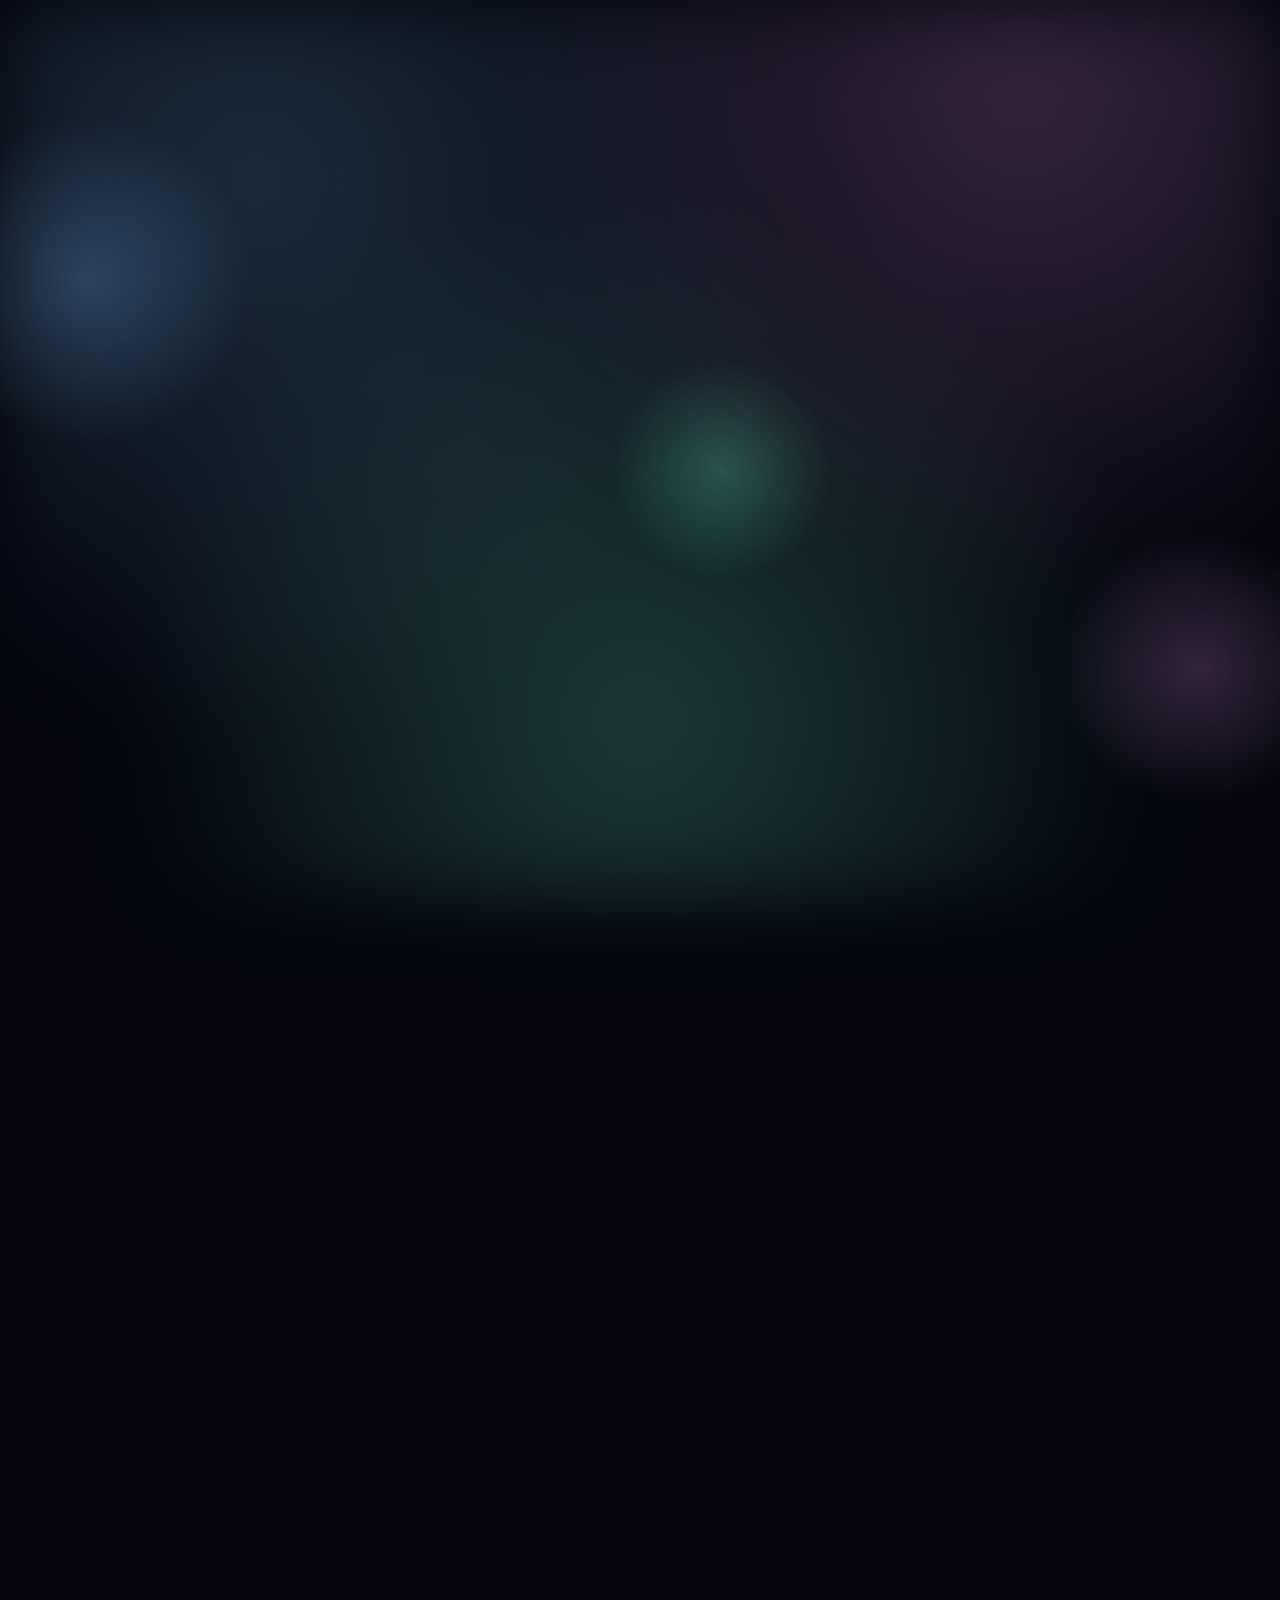
==== commit 6c4d175d: "Add files via upload" ====
--- a/about.html
+++ b/about.html
@@ -59,7 +59,7 @@
       <div class="hero-content" data-animate>
         <h1>Designing <span style="color: var(--accent-2)">strategic</span> experiences with heart</h1>
         <p class="hero-tagline">
-          I'm Monisha.L - UI/UX designer, and front-end developer translating complex ideas into intuitive products.
+          Monisha.L - UI/UX designer, and front-end developer translating complex ideas into intuitive products.
         </p>
       </div>
       <div class="hero-media" data-animate>
@@ -108,10 +108,10 @@
         <span class="section-subtitle">Skills I rely on every day</span>
       </div>
       <div class="skill-list-grid">
-        <div class="skill-item" data-level="80" data-animate>
-          <div class="skill-item__row">
-            <span class="skill-item__label">AWS Cloud</span>
-            <span class="skill-item__value">80%</span>
+        <div class="skill-item" data-level="88" data-animate>
+          <div class="skill-item__row">
+            <span class="skill-item__label">Cloud Computing (AWS)</span>
+            <span class="skill-item__value">88%</span>
           </div>
           <div class="skill-item__track"><span class="skill-item__fill"></span></div>
         </div>
--- a/style.css
+++ b/style.css
@@ -16,6 +16,17 @@
 
 .lenis.lenis-scrolling iframe {
   pointer-events: none;
+}
+
+/* Hide Scrollbar for most browsers */
+::-webkit-scrollbar {
+  width: 0px;
+  background: transparent; /* make scrollbar transparent */
+}
+
+html {
+  scrollbar-width: none; /* Firefox */
+  -ms-overflow-style: none; /* IE/Edge */
 }
 
 :root {
